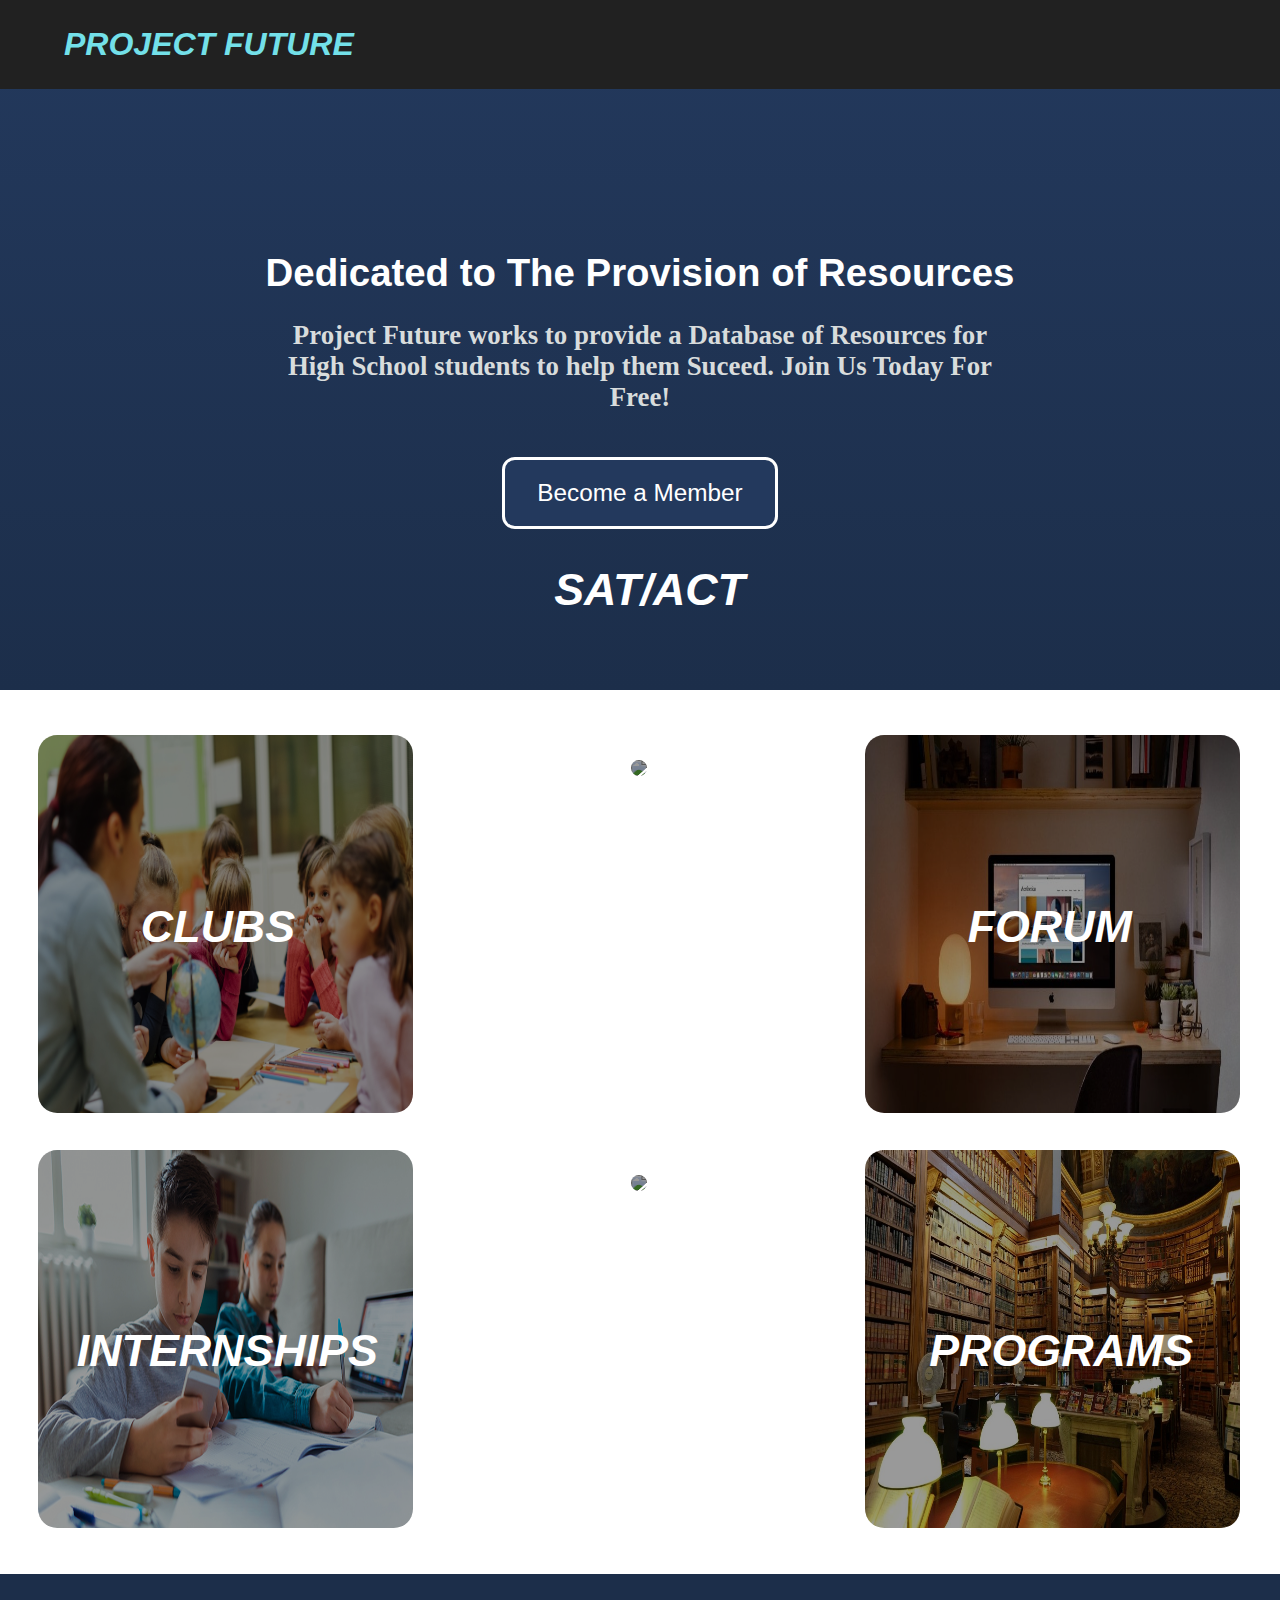
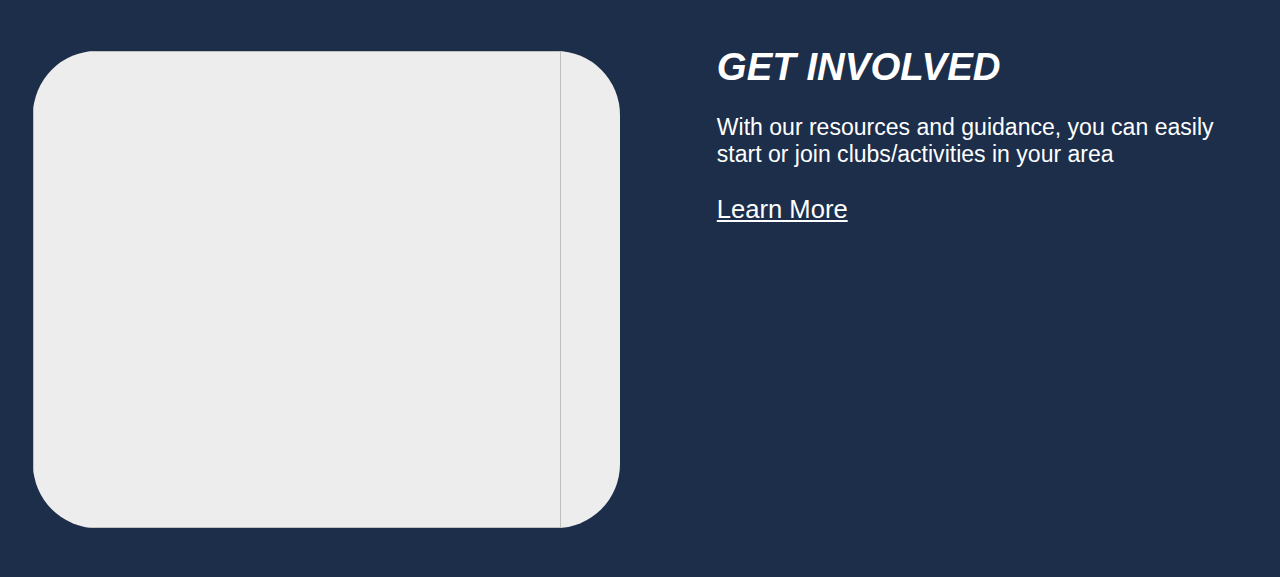
==== index.html @ 434cf183 "Update index.html" ====
<!DOCTYPE html>
<html>
  <head>
    <link rel="stylesheet" href="homeStyles.css">
      <title>FUTURE</title>
      <link rel="icon" href="S.PNG">
      <meta name="viewport" content="width=device-width, initial-scale=1.0">
  </head>

  <body>
    <div class=NavSector style='background-color: #212121'>
        <h1 id=ProjectFutureTitle style='background-color: #212121'><a style="text-decoration:none" href="Experience.html"><i>PROJECT FUTURE</i></a></h1>

    
    </div>


    <div class=SectorMain>
        <h1 id=DedicatedTitle>Dedicated to The Provision of Resources </h1>

        <h1 id=DedicatedParagraph>Project Future works to provide a Database of Resources for High School students to help them Suceed. Join Us Today For Free! </h1>
        <div>
          <button class=button type="button">Become a Member</button>
          </div>
    </div>


    <div class=Navsector1 style='background-color: white'>
      <div class="row">
        <div class="column">
          <img class="roundimage" src="picture1.jpg">
          <div class="textModes1"><i><b>CLUBS</b></i></div>
        </div>

        <div class="column">
          <img class="roundimage" src="picture2.jpg">
          <div class="textModes1"><i><b>SAT/ACT</b></i></div>
        </div>

        <div class="column">
          <img class="roundimage" src="picture5.jpg">
          <div class="textModes1"><i><b>FORUM</b></i></div>
        </div>
      </div>
    </div>

    <div class=Navsector2 style='background-color: white'>
      <div class="row">
        <div class="column">
        <img class="roundimage" src="picture3.jpg" >
        <div class="textModes2"><i><b>INTERNSHIPS</b></i></div>
        </div>

        <div class="column">
        <img class="roundimage" src="picture4.jpg" >
        <div class="textModes3"><i><b>COLLEGES</b></i></div>
        </div>

        <div class="column">
        <img class="roundimage" src="picture6.jpg" >
        <div class="textModes3"><i><b>PROGRAMS</b></i></div>
        </div>
      </div>
    </div>


    <div class=sectors style='background-color: #1c2e4a'>
        <div class=sector2 style='background-color: #1c2e4a'>
            <img class= interestingimages src="dedicated.svg" style='background-color: #ededed'  />
        </div>

        <div class=sector1 style='background-color: #1c2e4a'>
          <h1 class= headers style='background-color: #1c2e4a'><i>GET INVOLVED</i></h1>
          <p class= interestingtext style='background-color: #1c2e4a'> With our resources and guidance, you can easily start or join clubs/activities in your area</p>
          <p class= textlink style='background-color: #1c2e4a'>Learn More</p>
        </div>

        
    </div>




  </body>
</html>
---- homeStyles.css ----
html, body {
  margin: 0;
  height:100%;
  padding: 0;
  font-family: sans-serif;
  background-color: #73e0e9;

}

@viewport {
  width: device-width ;
  zoom: 1.0 ;
}


#title{
  color: white;
  font-size: 2.5vw;
  margin-right: 1vw;  
  font-family: Verdana, Geneva, sans-serif;
}

#ProjectFutureTitle{
  color: white;
  font-size: 2.5vw;
  left: 1vw;  
  font-family: Verdana, Geneva, sans-serif;

}

#PEACETitle{
  color: white;
  font-size: 1.9vw;
  font-family: Verdana, Geneva, sans-serif;
}


.logos{
  max-width:6%;
  height:auto;
}


.navL{
  margin-left: 0vw;
}



.navTrademark{
  color: black;
  font-size: 1.6vw;
  text-align: center;
}

.navScreen{
  margin-left: 3vw;
  display:block;
}

.NavSector{
  color: #212121;
  padding-top: 0.5vh;
  padding-bottom: 0.5vh;
  padding-right: 5vw;
  padding-left: 5vw;
  margin-left: 0vw;
  margin-right: 0vw;
  margin-top: 0vh;
  border-radius: 0vw;
  font-size:0;
  z-index:1; /*Add this*/
  overflow: hidden;
  position: fixed; /* Set the navbar to fixed position */
  top: 0; /* Position the navbar at the top of the page */
  width: 100%; /* Full width */
}

.SectorMain{
  background:linear-gradient(#23395d, #1c2e4a);
  padding-top: 25vh;
  padding-bottom: 15vh;
  padding-right: 10vh;
  padding-left: 10vh;
  margin-left: 0vw;
  margin-right: 0vw;
  margin-top: 0vh;
  margin-bottom: 0vh;
  border-radius: 0vw;
  text-align: center;
  font-size:0;
}

#DedicatedTitle{
  color: white;
  font-size: 3vw;
  left: 1vw;  
  font-family: Verdana, Geneva, sans-serif;

}

#DedicatedParagraph{
  color: #d8dcdc;
  font-size: 2.1vw;
  margin-left: 15vw;
  margin-right: 15vw;
  font-family: "Times New Roman", Times, serif;
}

.button {
  border: solid;
  border-color: white;
  color: white;
  padding: 1.5vw 2.5vw;
  text-align: center;
  text-decoration: none;
  display: inline-block;
  font-size: 1.9vw;
  margin: 2vw 1vh;
  cursor: pointer;
  border-radius: 1vw;
  background:#23395d;
}

.button:hover {
  border: solid;
  border-color: #09C269;
  color: white;
  padding: 1.5vw 2.5vw;
  text-align: center;
  text-decoration: none;
  display: inline-block;
  font-size: 1.9vw;
  margin: 2vw 1vh;
  cursor: pointer;
  border-radius: 1vw;
  background:#09C269;
}

.roundimage{
  border-radius:0vw;
  height:42vh;
  max-width:100%;
  border-color: white;
  border-style: solid;
  border-width: 0vw;
  border-radius: 1.5vw;
  filter: brightness(60%);
}

.roundimage:hover{
  border-radius:0vw;
  height:42vh;
  max-width:100%;
  border-color: white;
  border-style: solid;
  border-radius: 1.5vw;
  cursor: pointer;
  filter: brightness(42%);
}

.roundText{
  border-radius:0vw;
  height:42vh;
  max-width:100%;
  border-color: white;
  border-style: solid;
  border-width: 0vw;
}

.textModes1 {
  position: absolute;
  bottom: 19vh; 
  left: 8vw;
  cursor: pointer;
}

.textModes2 {
  position: absolute;
  bottom: 18vh;
  left: 3vw;
  cursor: pointer;
}

.textModes3 {
  position: absolute;
  bottom: 18vh;
  left: 5vw;
  cursor: pointer;
}


.column {
  float: left;
  width: 29.3%;
  margin-left: 3vw;
  padding: 0vw;
  position: relative;
  text-align: center;
  color: white;
  font-size: 3.5vw;
}
.row::after {
  content: "";
  clear: both;
  display: table;
}

.Navsector1{
  color: black;
  padding-top: 5vh;
  padding-bottom: 0vh;
  padding-right: 0vh;
  padding-left: 0vh;
  margin-left: 0vw;
  margin-right: 0vw;
  margin-top: 0vh;
  margin-bottom: 0vh;
  border-radius: 0vw;
}

.Navsector2{
  color: black;
  padding-top: 3vh;
  padding-bottom: 4vh;
  padding-right: 0vh;
  padding-left: 0vh;
  margin-left: 0vw;
  margin-right: 0vw;
  margin-top: 0vh;
  margin-bottom: 0vh;
  border-radius: 0vw;
}

.sectors{
  color: black;
  padding-top: 8vh;
  padding-bottom: 8vh;
  padding-right: 10vw;
  padding-left: 10vw;
  margin-left: 0vw;
  margin-right: 0vw;
  margin-top: 0vh;
  margin-bottom: 0vh;
  border-radius: 0vw;
}

.sectortext{
  color: black;
}

.sectorimages{
  color: white;
  max-width: 42%;
  height: auto;
  margin-left: 3vw;
}

.text{
  color: white;
  font-size: 1.5vw;
}

.headers{
  color: white;
  font-size: 3vw;
  align-self:center;
  padding-right: 3vw;
  padding-left: 5vw;
  display: block;
}


.sector1{
  color: white;
  float: left;
  width: 49%;
  height: 60vh;
  padding: 0vw;
  padding-top: 5vh;
  padding-bottom: 2vh;
  
}

.sector2{
  color: black;
  float: left;
  width: 51%;
  height: 60vh;
  padding-top: 5vh;
  padding-bottom: 2vh;
  display: flex;
  justify-content: center;
  align-items: center;
  }

.interestingtext{
  color: white;
  align-self:center;
  font-size: 1.8vw;
  padding-right: 0vw;
  padding-left: 5vw;
  display: block;
  margin-top: auto;
  margin-bottom: auto;
  width: 80%; 
}

.textlink{
  color: white;
  align-self:center;
  font-size: 2vw;
  padding-right: 0vw;
  padding-left: 5vw;
  display: block;
  margin-top: 3vh;
  margin-bottom: auto;
  width: 80%; 
  text-decoration: underline;
}

.interestingimages{
  color: white;
  width: 90%;
  height: 53vh;
  border-radius: 5vw;
}

.sectors{
  color: black;
  padding-top: 0vh;
  padding-bottom: 0vh;
  padding-right: 0vw;
  padding-left: 0vw;
  margin-left: 0vw;
  margin-right: 0vw;
  margin-top: 0vh;
  margin-bottom: 0vh;
  border-radius: 0vw;
}





p{
  color: white;
}

a{
  color: #73e0e9;
}






@media screen and (max-width: 800px) {
    {
      width: 100%; 
    }

    html, body {
    margin: 0;
    padding: 0;
    height:100%;
    padding: 0;
    font-family: sans-serif;
    background-color: #73e0e9;

  }


@viewport {
  width: device-width ;
  zoom: 1.0 ;
}


#title{
  color: white;
  font-size: 2.5vw;
  margin-right: 1vw;  
  font-family: Verdana, Geneva, sans-serif;
}

#ProjectFutureTitle{
  color: white;
  font-size: 3.5vw;
  left: 1vw;  
  font-family: Verdana, Geneva, sans-serif;

}

#PEACETitle{
  color: white;
  font-size: 1.9vw;
  font-family: Verdana, Geneva, sans-serif;
}


.logos{
  max-width:6%;
  height:auto;
}


.navL{
  margin-left: 0vw;
}



.navTrademark{
  color: black;
  font-size: 1.6vw;
  text-align: center;
}

.navScreen{
  margin-left: 3vw;
  display:block;
}

.NavSector{
  color: #212121;
  padding-top: 0.5vh;
  padding-bottom: 0.5vh;
  padding-right: 5vw;
  padding-left: 5vw;
  margin-left: 0vw;
  margin-right: 0vw;
  margin-top: 0vh;
  border-radius: 0vw;
  font-size:0;
  z-index:1; /*Add this*/
  overflow: hidden;
  position: fixed; /* Set the navbar to fixed position */
  top: 0; /* Position the navbar at the top of the page */
  width: 100%; /* Full width */
}

.SectorMain{
  background:linear-gradient(#23395d, #1c2e4a);
  padding-top: 10vh;
  padding-bottom: 5vh;
  padding-right: 10vh;
  padding-left: 10vh;
  margin-left: 0vw;
  margin-right: 0vw;
  margin-top: 0vh;
  margin-bottom: 0vh;
  border-radius: 0vw;
  text-align: center;
  font-size:0;
}

#DedicatedTitle{
  color: white;
  font-size: 5vw;
  font-family: Verdana, Geneva, sans-serif;

}

#DedicatedParagraph{
  color: #d8dcdc;
  font-size: 3.9vw;
  margin-left: 0vw;
  margin-right: 0vw;
  font-family: "Times New Roman", Times, serif;
}

.button {
  border: solid;
  border-color: white;
  color: white;
  padding: 3vw 4.5vw;
  text-align: center;
  text-decoration: none;
  display: inline-block;
  font-size: 3vw;
  margin: 2vw 1vh;
  cursor: pointer;
  border-radius: 1vw;
  background:#23395d;
}

.button:hover {
  border: solid;
  border-color: #09C269;
  color: white;
  padding: 3vw 4.5vw;
  text-align: center;
  text-decoration: none;
  display: inline-block;
  font-size: 3vw;
  margin: 2vw 1vh;
  cursor: pointer;
  border-radius: 1vw;
  background:#09C269;
}

.roundimage{
  border-radius:0vw;
  height:15vh;
  max-width:100%;
  border-color: white;
  border-style: solid;
  border-width: 0vw;
  border-radius: 1.5vw;
  filter: brightness(60%);
}

.roundimage:hover{
  border-radius:0vw;
  height:42vh;
  max-width:100%;
  border-color: white;
  border-style: solid;
  border-radius: 1.5vw;
  cursor: pointer;
  filter: brightness(42%);
}

.roundText{
  border-radius:0vw;
  height:42vh;
  max-width:100%;
  border-color: white;
  border-style: solid;
  border-width: 0vw;
}

.textModes1 {
  position: absolute;
  bottom: 7vh; 
  left: 8vw;
  cursor: pointer;
}

.textModes2 {
  position: absolute;
  bottom: 7vh;
  left: 3vw;
  cursor: pointer;
}

.textModes3 {
  position: absolute;
  bottom: 7vh;
  left: 5vw;
  cursor: pointer;
}


.column {
  float: left;
  width: 29.3%;
  margin-left: 3vw;
  padding: 0vw;
  position: relative;
  text-align: center;
  color: white;
  font-size: 3.5vw;
}
.row::after {
  content: "";
  clear: both;
  display: table;
}

.Navsector1{
  color: black;
  padding-top: 5vh;
  padding-bottom: 0vh;
  padding-right: 0vh;
  padding-left: 0vh;
  margin-left: 0vw;
  margin-right: 0vw;
  margin-top: 0vh;
  margin-bottom: 0vh;
  border-radius: 0vw;
}

.Navsector2{
  color: black;
  padding-top: 3vh;
  padding-bottom: 4vh;
  padding-right: 0vh;
  padding-left: 0vh;
  margin-left: 0vw;
  margin-right: 0vw;
  margin-top: 0vh;
  margin-bottom: 0vh;
  border-radius: 0vw;
}

.sectors{
  color: black;
  padding-top: 8vh;
  padding-bottom: 8vh;
  padding-right: 10vw;
  padding-left: 10vw;
  margin-left: 0vw;
  margin-right: 0vw;
  margin-top: 0vh;
  margin-bottom: 0vh;
  border-radius: 0vw;
}

.sectortext{
  color: black;
}

.sectorimages{
  color: white;
  max-width: 42%;
  height: auto;
  margin-left: 3vw;
}

.text{
  color: white;
  font-size: 1.5vw;
}

.headers{
  color: white;
  font-size: 4vw;
  align-self:center;
  padding-right: 0vw;
  padding-left: 5vw;
  display: block;
}


.sector1{
  color: white;
  float: left;
  width: 45%;
  height: 23vh;
  padding: 0vw;
  padding-top: 5vh;
  padding-bottom: 2vh;
  
}

.sector2{
  color: black;
  float: left;
  width: 55%;
  height: 23vh;
  padding-top: 5vh;
  padding-bottom: 2vh;
  display: flex;
  justify-content: center;
  align-items: center;
  }

.interestingtext{
  color: white;
  align-self:center;
  font-size: 3vw;
  padding-right: 0vw;
  padding-left: 5vw;
  display: block;
  margin-top: auto;
  margin-bottom: auto;
  width: 80%; 
}

.textlink{
  color: white;
  align-self:center;
  font-size: 3.5vw;
  padding-right: 0vw;
  padding-left: 5vw;
  display: block;
  margin-top: 3vh;
  margin-bottom: auto;
  width: 80%; 
  text-decoration: underline;
}

.interestingimages{
  color: white;
  width: 85%;
  height: 15vh;
  border-radius: 5vw;
}

.sectors{
  color: black;
  padding-top: 0vh;
  padding-bottom: 0vh;
  padding-right: 0vw;
  padding-left: 0vw;
  margin-left: 0vw;
  margin-right: 0vw;
  margin-top: 0vh;
  margin-bottom: 0vh;
  border-radius: 0vw;
}





p{
  color: white;
}

a{
  color: #73e0e9;
}
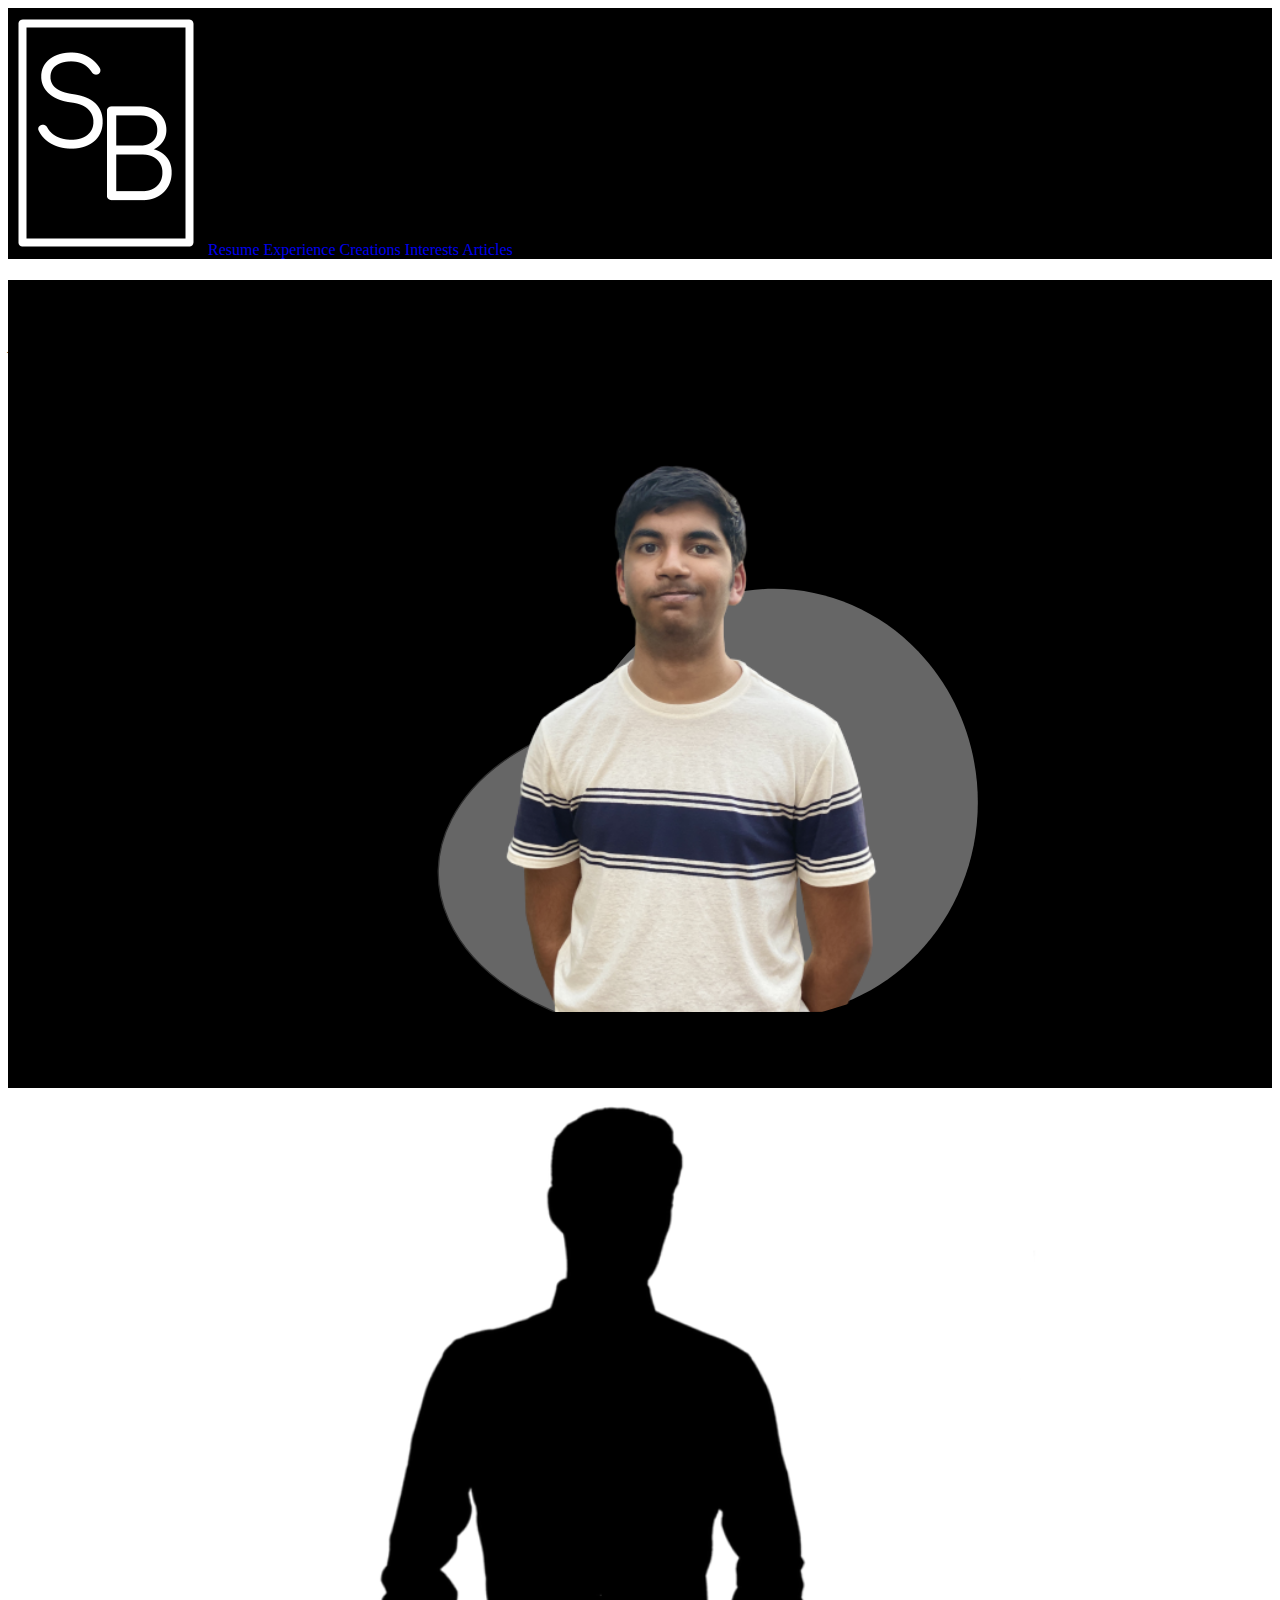
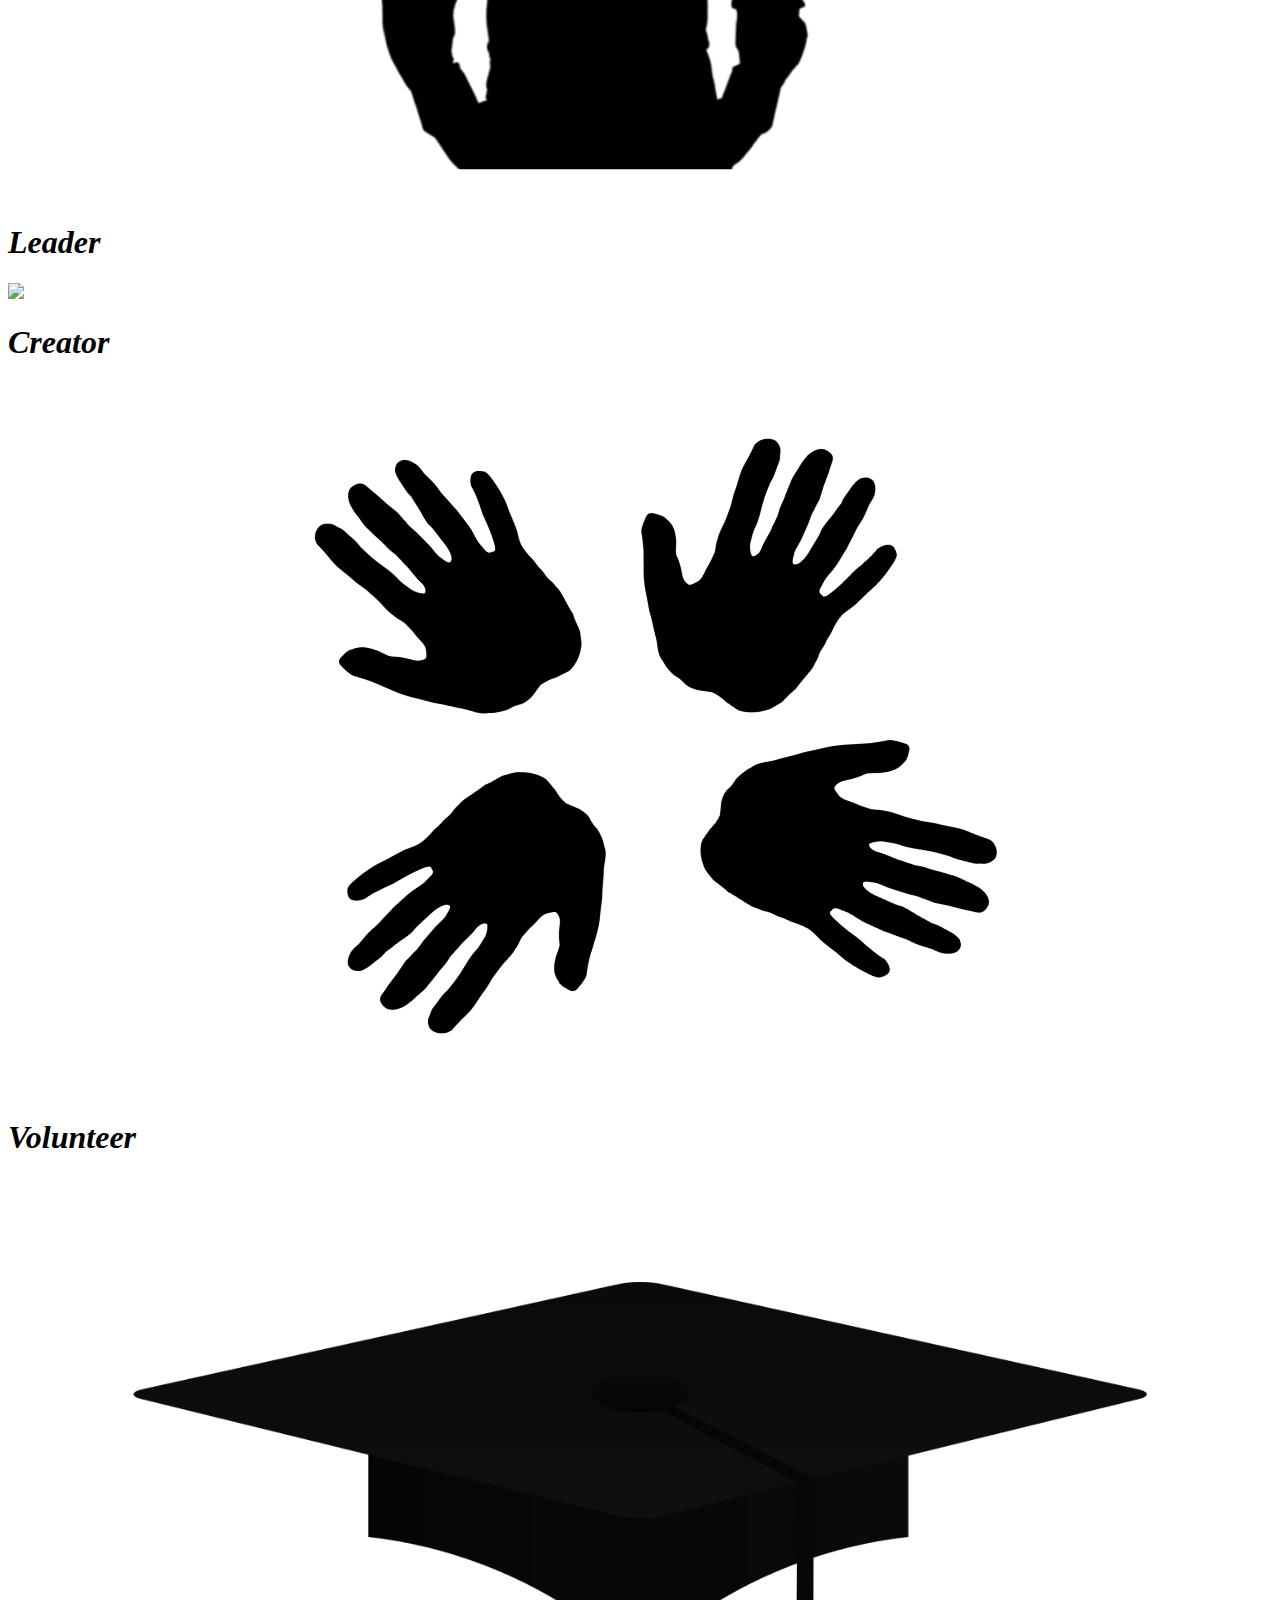
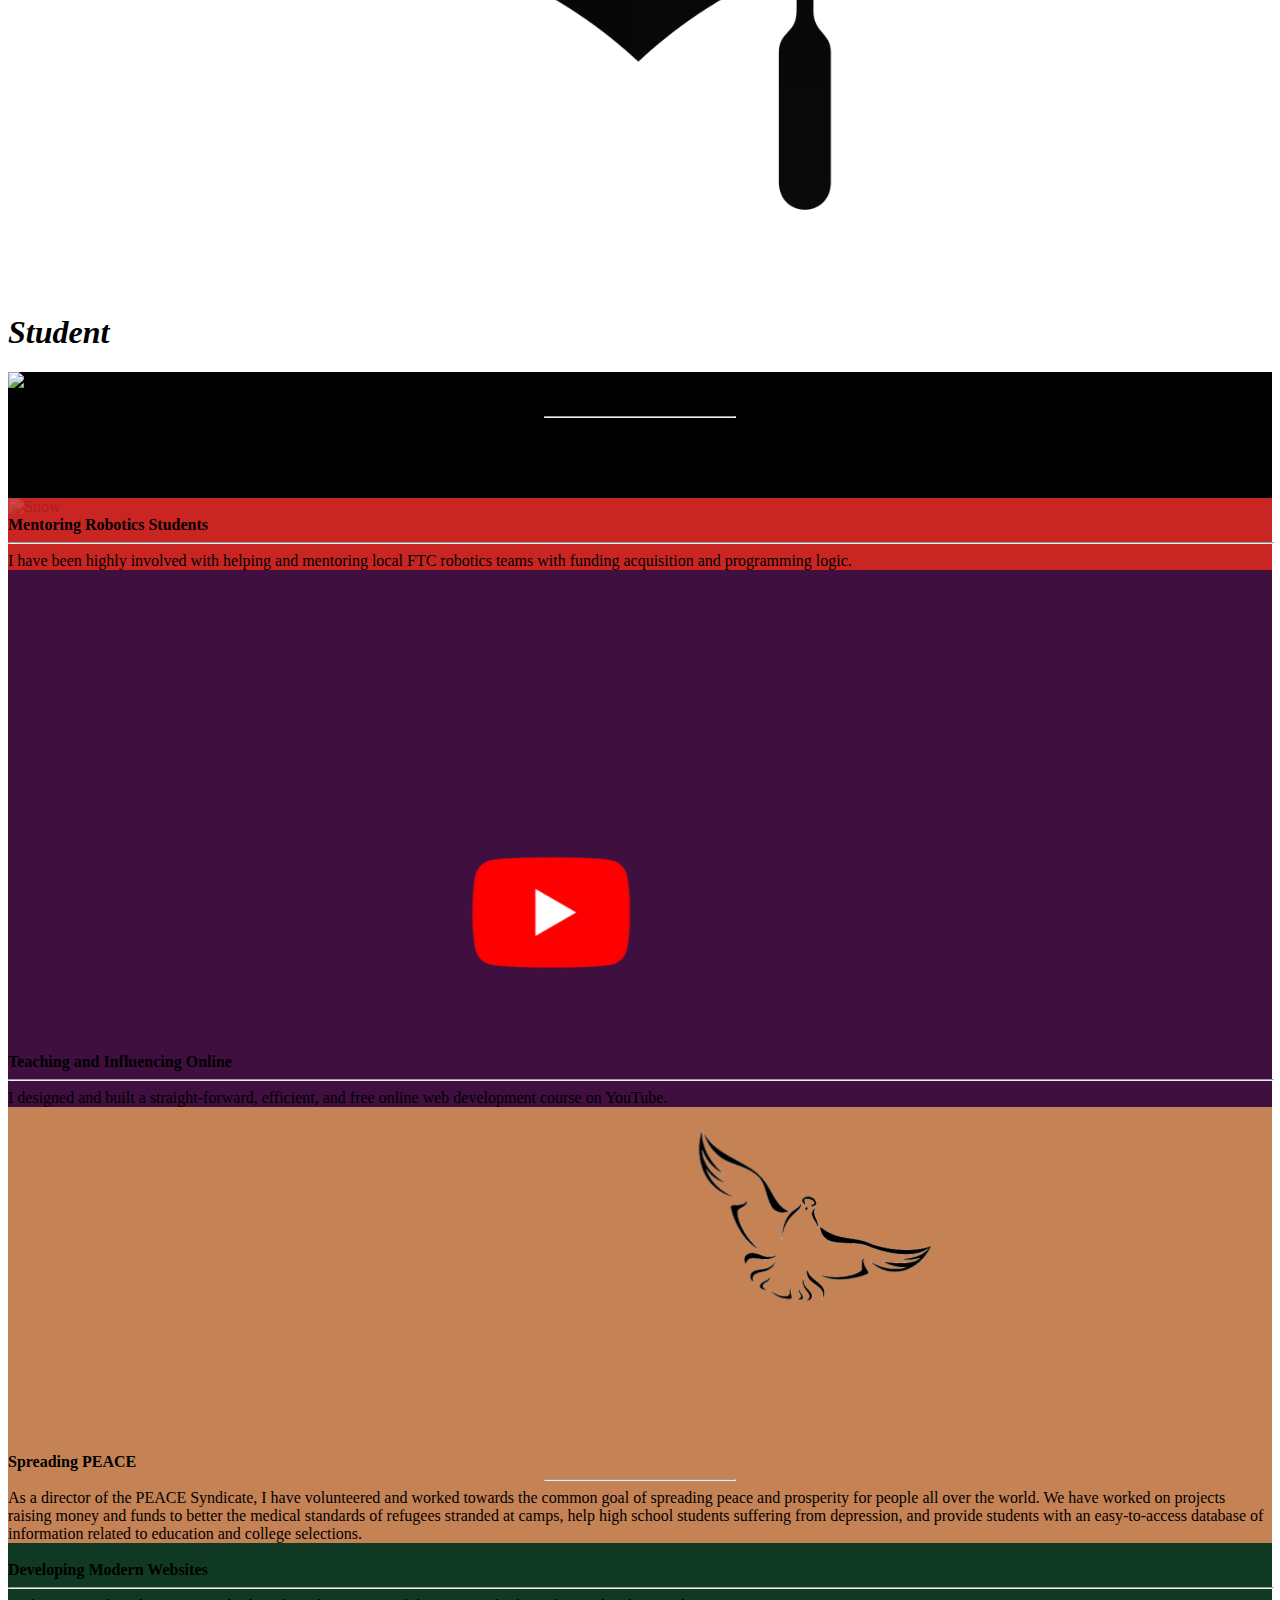
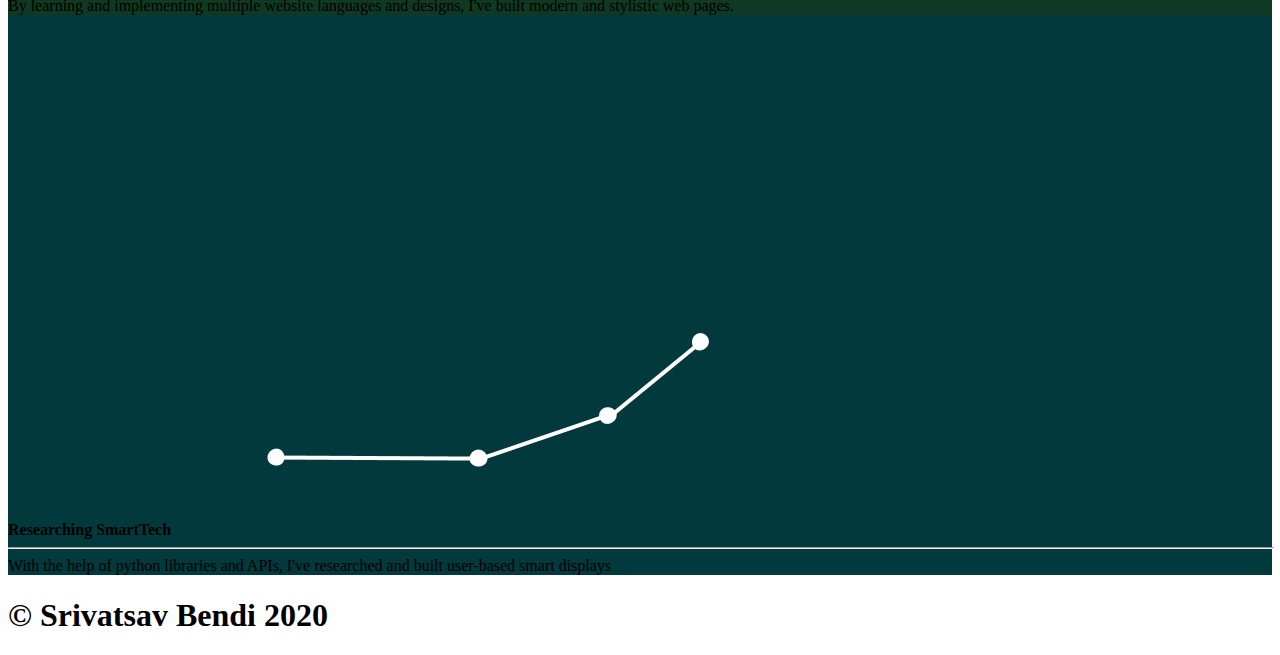
==== commit e8501fd1: "Update index.html" ====
--- a/index.html
+++ b/index.html
@@ -1,85 +1,152 @@
 <!DOCTYPE html>
 <html>
-  <head>
-    <link rel="stylesheet" href="homeStyles.css">
-      <title>FUTURE</title>
-      <link rel="icon" href="S.PNG">
-      <meta name="viewport" content="width=device-width, initial-scale=1.0">
-  </head>
+<head>
+    <link rel="stylesheet" href="homeStyles1.css">
+    <title>Srivatsav Bendi</title>
+    <link rel="icon" href="s.PNG">
+    <meta name="viewport" content="width=device-width, initial-scale=1.0">
+</head>
+<body>
+    <div class=sector style='background-color: #000000'>
+        
+        <span class="navL"><a href="https://www.linkedin.com/in/srivatsav-bendi-ab99a5193/"><img class=logoimages src="sb1.png" ></a></span>
+        <span class=nav9 style='background-color: #000000'><a style="text-decoration:none" href="Experience.html">Resume </a></span>
+        <span class=nav9 style='background-color: #000000'><a style="text-decoration:none" href="Experience.html">Experience </a></span>
+        <span class=nav9 style='background-color: #000000'><a style="text-decoration:none" href="Creations.html">Creations</a></span>
+        <span class=nav9 style='background-color: #000000'><a style="text-decoration:none" href="Interests.html"> Interests</a></span>
+        <span class=nav9 style='background-color: #000000'><a style="text-decoration:none" href="Articles.html">Articles</a></span>
 
-  <body>
-    <div class=NavSector style='background-color: #212121'>
-        <h1 id=ProjectFutureTitle style='background-color: #212121'><a style="text-decoration:none" href="Experience.html"><i>PROJECT FUTURE</i></a></h1>
+        <!-- 
 
-    
+        <span class="navL"><a href="https://www.instagram.com/srivatsavbendi/"><img src="instagram.png" ></a></span>
+
+        <span class="navL"><a href="https://twitter.com/SrivatsavBendi"><img src="twitterLogo.png" ></a></span>
+    -->
     </div>
 
+    <div class=sectors style='background-color: #000000'>
+        <div class=sector1 style='background-color: #000000'>
+          <h1 class= headers style='background-color: #000000'><i>Srivatsav Bendi</i></h1>
+          <p class= sectortext style='background-color: #000000'><i>Aspiring Computer Scientist and Entrepeneur</i></p>
+        </div>
 
-    <div class=SectorMain>
-        <h1 id=DedicatedTitle>Dedicated to The Provision of Resources </h1>
+        <div class=sector2 style='background-color: #000000'>
+            <img class= sectorimages src="srivatsavspace.svg" style='background-color: #ededed'  />
 
-        <h1 id=DedicatedParagraph>Project Future works to provide a Database of Resources for High School students to help them Suceed. Join Us Today For Free! </h1>
-        <div>
-          <button class=button type="button">Become a Member</button>
-          </div>
+        </div>
     </div>
 
+    <div class=skillsbar style='background-color: #FFFFFF'>
+        <div class=skills style='background-color: #FFFFFF'>
+            <img class= skillpic src="leader.svg" style='background-color: #FFFFFF'  />
+            <h1 class= skillname style='background-color: #FFFFFF'><i>Leader</i></h1>
+        </div>
+        <div class=skills style='background-color: #FFFFFF'>
+            <img class= skillpic src="creator.svg" style='background-color: #FFFFFF'  />
+            <h1 class= skillname style='background-color: #FFFFFF'><i>Creator</i></h1>
+        </div>
+        <div class=skills style='background-color: #FFFFFF'>
+            <img class= skillpic src="volunteer.svg" style='background-color: #FFFFFF'  />
+            <h1 class= skillname style='background-color: #FFFFFF'><i>Volunteer</i></h1>
+        </div>
+        <div class=skills style='background-color: #FFFFFF'>
+            <img class= skillpic src="student.svg" style='background-color: #FFFFFF'  />
+            <h1 class= skillname2 style='background-color: #FFFFFF'><i>Student</i></h1>
+        </div>
+    </div>
 
-    <div class=Navsector1 style='background-color: white'>
-      <div class="row">
-        <div class="column">
-          <img class="roundimage" src="picture1.jpg">
-          <div class="textModes1"><i><b>CLUBS</b></i></div>
+    <!--
+    <div class=sectorinfo style='background-color: #FFFFFF'>
+        <img class= infoimages src="michigan.jpg" style='background-color: #ededed'  />
+        <h1 class=centered >Who Am I?</h1>
+        <hr class=centered >
+        <p class=centered >haijsiakns</p>
+    </div>
+-->
+    <div class="container" style='background-color: #000000'>
+        <img class=infoimages src="michigan.jpg" alt="Snow">
+
+        <div class="centerheader"><strong>Who Am I?</strong></div>
+
+        <div class="centerline"><hr style="width:15%;text-align:center;"></div>
+
+        <div class="centertext">As a sophmore attending Troy High School, I've been dedicated to giving back to the community that has given me so much. During my time growing up in the Troy community, I have been highly involved in many clubs/activities: TSA, Economics, FIRST robotics, The Troy Colt Marching Band, and Science Olympiad. I have also fueled my passion for computer science with many innovative programming projects. This is a digital portfolio of my life and what I've been able to achieve so far. After viewing this website, you will hopefully have a better understanding of me as an individual.</div>
+    </div>
+
+    <div class=sectors2 style='background-color: #000000'>
+        <div class=sector3 style='background-color: #c92522'>
+            <div class="container1">
+                <img class=infoimages src="ftc.jpg" alt="Snow" style="opacity: 15%">
+
+                <div class="activeheader"><strong>Mentoring Robotics Students</strong></div>
+
+                <div class="activeline"><hr style="width:100%;"></div>
+
+                <div class="activetext"> I have been highly involved with helping and mentoring local FTC robotics teams with funding acquisition and programming logic.</div>
+            </div>
         </div>
 
-        <div class="column">
-          <img class="roundimage" src="picture2.jpg">
-          <div class="textModes1"><i><b>SAT/ACT</b></i></div>
+        <div class=sector4 style='background-color: #3f0f3fff'>
+            <div class="container1">
+                <img class=infoimages src="youtube.png" alt="Snow" style="opacity: 100%">
+
+                <div class="activeheader"><strong>Teaching and Influencing Online</strong></div>
+
+                <div class="activeline"><hr style="width:100%;"></div>
+
+                <div class="activetext"> I designed and built a straight-forward, efficient, and free online web development course on YouTube. </div>
+            </div>
         </div>
-
-        <div class="column">
-          <img class="roundimage" src="picture5.jpg">
-          <div class="textModes1"><i><b>FORUM</b></i></div>
-        </div>
-      </div>
-    </div>
-
-    <div class=Navsector2 style='background-color: white'>
-      <div class="row">
-        <div class="column">
-        <img class="roundimage" src="picture3.jpg" >
-        <div class="textModes2"><i><b>INTERNSHIPS</b></i></div>
-        </div>
-
-        <div class="column">
-        <img class="roundimage" src="picture4.jpg" >
-        <div class="textModes3"><i><b>COLLEGES</b></i></div>
-        </div>
-
-        <div class="column">
-        <img class="roundimage" src="picture6.jpg" >
-        <div class="textModes3"><i><b>PROGRAMS</b></i></div>
-        </div>
-      </div>
-    </div>
-
-
-    <div class=sectors style='background-color: #1c2e4a'>
-        <div class=sector2 style='background-color: #1c2e4a'>
-            <img class= interestingimages src="dedicated.svg" style='background-color: #ededed'  />
-        </div>
-
-        <div class=sector1 style='background-color: #1c2e4a'>
-          <h1 class= headers style='background-color: #1c2e4a'><i>GET INVOLVED</i></h1>
-          <p class= interestingtext style='background-color: #1c2e4a'> With our resources and guidance, you can easily start or join clubs/activities in your area</p>
-          <p class= textlink style='background-color: #1c2e4a'>Learn More</p>
-        </div>
-
-        
     </div>
 
 
 
 
-  </body>
+
+    <div class="container" style='background-color: #c58255ff'>
+        <img class=infoimages src="peace.png" alt="Snow">
+
+        <div class="centerheader2"><strong>Spreading PEACE</strong></div>
+
+        <div class="centerline2"><hr style="width:15%;text-align:center;"></div>
+
+        <div class="centertext2">As a director of the PEACE Syndicate, I have volunteered and worked towards the common goal of spreading peace and prosperity for people all over the world. We have worked on projects raising money and funds to better the medical standards of refugees stranded at camps, help high school students suffering from depression, and provide students with an easy-to-access database of information related to education and college selections. </div>
+    </div>
+
+
+
+
+
+    <div class=sectors2 style='background-color: #000000'>
+        <div class=sector3 style='background-color: #0f3923'>
+            <div class="container1">
+                <img class=infoimages src="ftc.jpg" alt="Snow" style="opacity: 0%">
+
+                <div class="activeheader"><strong>Developing Modern Websites</strong></div>
+
+                <div class="activeline"><hr style="width:100%;"></div>
+
+                <div class="activetext">By learning and implementing multiple website languages and designs, I've built modern and stylistic web pages.</div>
+            </div>
+        </div>
+
+        <div class=sector4 style='background-color: #01393cff'>
+            <div class="container1">
+                <img class=infoimages src="smartech.png" alt="Snow" style="opacity: 100%">
+
+                <div class="activeheader"><strong>Researching SmartTech</strong></div>
+
+                <div class="activeline"><hr style="width:100%;"></div>
+
+                <div class="activetext"> With the help of python libraries and APIs, I've researched and built user-based smart displays</div>
+            </div>
+        </div>
+    </div>
+
+    <div class=sectorTrademark style="background-color: #FFFFFF">
+        <h1 class=trademarkText style="background-color: #FFFFFF"><strong>© Srivatsav Bendi 2020</strong></h1>
+    </div>
+
+</body>
 </html>
+
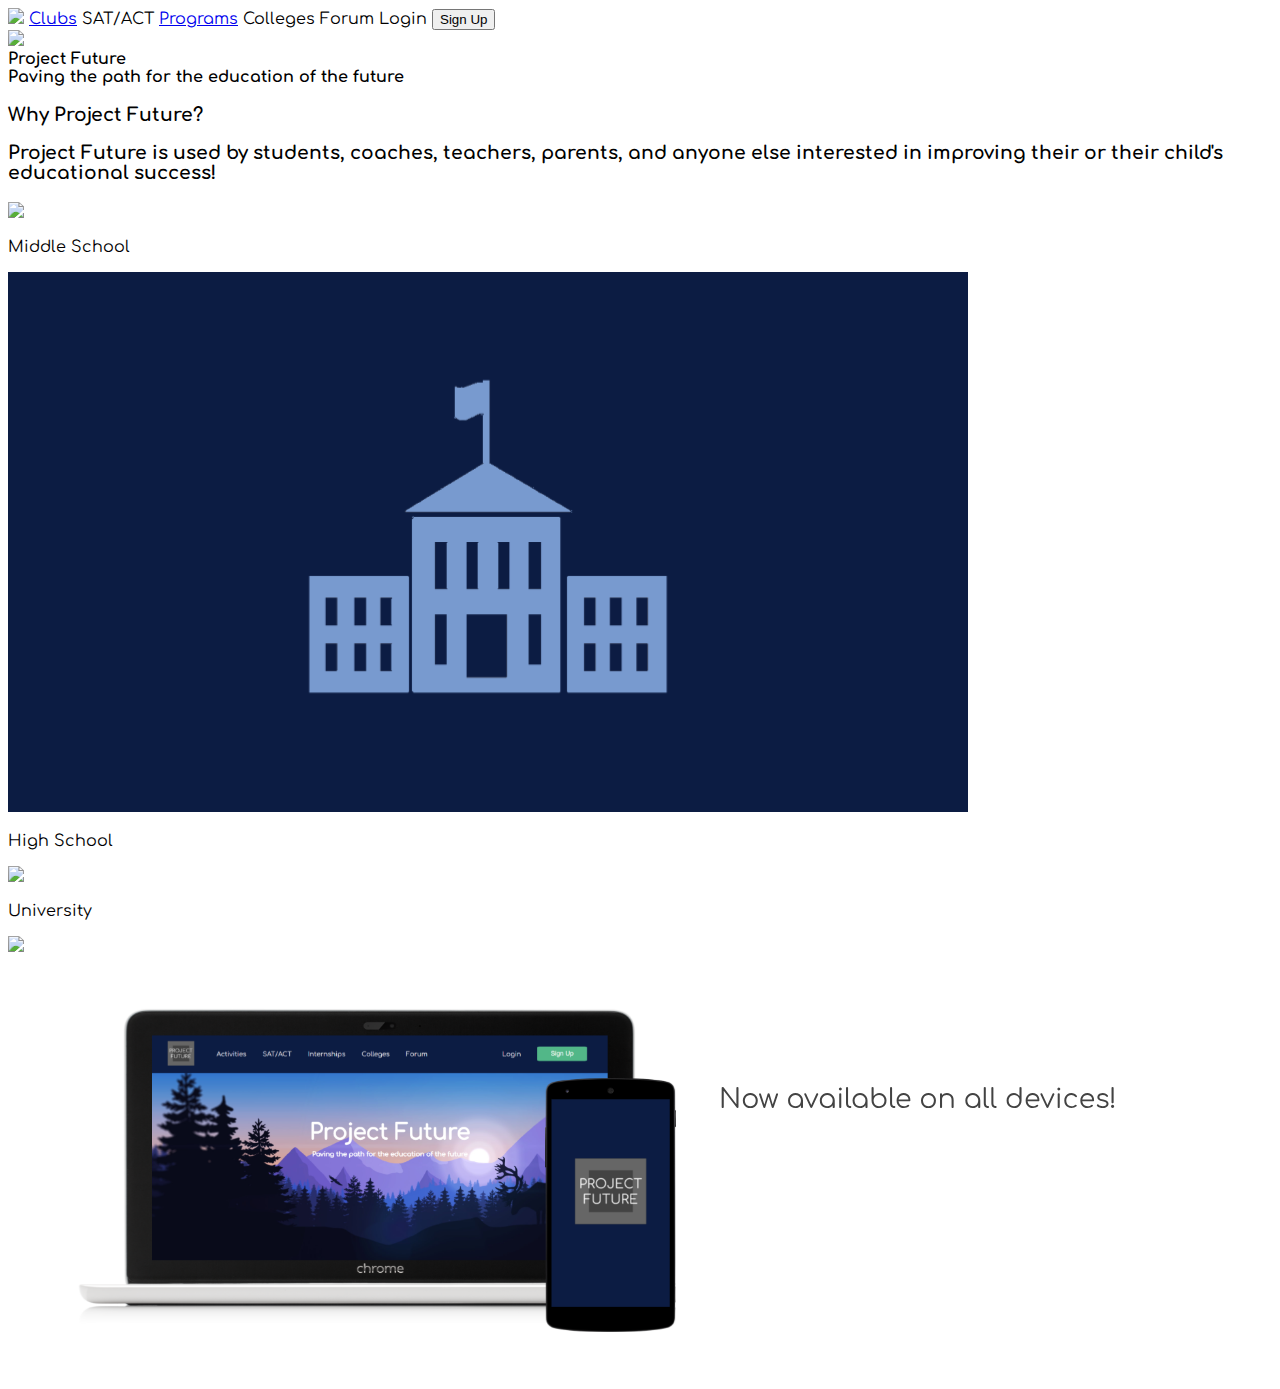
==== commit 0a837cac: "Update index.html" ====
--- a/index.html
+++ b/index.html
@@ -1,152 +1,80 @@
 <!DOCTYPE html>
 <html>
-<head>
-    <link rel="stylesheet" href="homeStyles1.css">
-    <title>Srivatsav Bendi</title>
-    <link rel="icon" href="s.PNG">
-    <meta name="viewport" content="width=device-width, initial-scale=1.0">
-</head>
-<body>
-    <div class=sector style='background-color: #000000'>
-        
-        <span class="navL"><a href="https://www.linkedin.com/in/srivatsav-bendi-ab99a5193/"><img class=logoimages src="sb1.png" ></a></span>
-        <span class=nav9 style='background-color: #000000'><a style="text-decoration:none" href="Experience.html">Resume </a></span>
-        <span class=nav9 style='background-color: #000000'><a style="text-decoration:none" href="Experience.html">Experience </a></span>
-        <span class=nav9 style='background-color: #000000'><a style="text-decoration:none" href="Creations.html">Creations</a></span>
-        <span class=nav9 style='background-color: #000000'><a style="text-decoration:none" href="Interests.html"> Interests</a></span>
-        <span class=nav9 style='background-color: #000000'><a style="text-decoration:none" href="Articles.html">Articles</a></span>
+	<head>
+      <title></title>
+      <link rel="stylesheet" href="Styles1.css">
+      <link rel="stylesheet" href="https://fonts.googleapis.com/css?family=Comfortaa">
+	</head>
 
-        <!-- 
+	<style>
+		body {
+  			font-family: "comfortaa";
+		}
+	</style>
+	<body>
 
-        <span class="navL"><a href="https://www.instagram.com/srivatsavbendi/"><img src="instagram.png" ></a></span>
+		<div id=navbar>	
+			<a href="index.html"><span class=title><img id=logo src="logo1.png"></span></a>
+			<a href="clubs.html"><span class=title>Clubs</span></a>
+			<span class=title>SAT/ACT</span>
+			<a href="programs.html"><span class=title>Programs</span></a>
+			<span class=title>Colleges</span>
+			<span class=title1>Forum</span>
+			<span id=login>Login</span>
+			<button id="signup">Sign Up</button>
 
-        <span class="navL"><a href="https://twitter.com/SrivatsavBendi"><img src="twitterLogo.png" ></a></span>
-    -->
-    </div>
+		</div>
 
-    <div class=sectors style='background-color: #000000'>
-        <div class=sector1 style='background-color: #000000'>
-          <h1 class= headers style='background-color: #000000'><i>Srivatsav Bendi</i></h1>
-          <p class= sectortext style='background-color: #000000'><i>Aspiring Computer Scientist and Entrepeneur</i></p>
-        </div>
+		<div id=mainDiv1>
+			<div class="container">
+				<img class=mainimage src="mountain.png">
+                <div class="activeheader"><strong>Project Future</strong></div>
+                <div class="activetext"><strong>Paving the path for the education of the future</strong></div>
+            </div>
+		</div>
 
-        <div class=sector2 style='background-color: #000000'>
-            <img class= sectorimages src="srivatsavspace.svg" style='background-color: #ededed'  />
 
-        </div>
-    </div>
+		<div id=iconDiv>
+			<h3 id=icontitle>Why Project Future?</h3>
+			<h3 id=icondescription>Project Future is used by students, coaches, teachers, parents, and anyone else interested in improving their or their child's educational success!</h3>
+		</div>
 
-    <div class=skillsbar style='background-color: #FFFFFF'>
-        <div class=skills style='background-color: #FFFFFF'>
-            <img class= skillpic src="leader.svg" style='background-color: #FFFFFF'  />
-            <h1 class= skillname style='background-color: #FFFFFF'><i>Leader</i></h1>
-        </div>
-        <div class=skills style='background-color: #FFFFFF'>
-            <img class= skillpic src="creator.svg" style='background-color: #FFFFFF'  />
-            <h1 class= skillname style='background-color: #FFFFFF'><i>Creator</i></h1>
-        </div>
-        <div class=skills style='background-color: #FFFFFF'>
-            <img class= skillpic src="volunteer.svg" style='background-color: #FFFFFF'  />
-            <h1 class= skillname style='background-color: #FFFFFF'><i>Volunteer</i></h1>
-        </div>
-        <div class=skills style='background-color: #FFFFFF'>
-            <img class= skillpic src="student.svg" style='background-color: #FFFFFF'  />
-            <h1 class= skillname2 style='background-color: #FFFFFF'><i>Student</i></h1>
-        </div>
-    </div>
+		<div id=iconsDiv>
+			<div class=icons>
+				<img class=iconimages src="middleschoolmodern.png">
+				<p class=icontext >Middle School</p>
+			</div>
 
-    <!--
-    <div class=sectorinfo style='background-color: #FFFFFF'>
-        <img class= infoimages src="michigan.jpg" style='background-color: #ededed'  />
-        <h1 class=centered >Who Am I?</h1>
-        <hr class=centered >
-        <p class=centered >haijsiakns</p>
-    </div>
+			<div class=icons>
+				<img class=iconimages src="highschoolmodern.png">
+				<p class=icontext >High School</p>
+			</div>
+
+			<div class=icons>
+				<img class=iconimages src="universitymodern.png">
+				<p class=icontext >University</p>
+			</div>
+		</div>
+<!--
+		<div class=platformDiv>
+			<h3 id=platformtitle>More Than A Platform</h3>
+			<h3 id=platformdescription>Project Future is more than just a platform. Its a community. Connect and leanr from people all over the world</h3>
+			
+		</div>
+		-->
+
+		<img src="connect.svg">
+		<img src="devices.svg">
+
+			
+
+
+<!--
+			<h3 id=icontitle>Now available on all devices!</h3>
 -->
-    <div class="container" style='background-color: #000000'>
-        <img class=infoimages src="michigan.jpg" alt="Snow">
-
-        <div class="centerheader"><strong>Who Am I?</strong></div>
-
-        <div class="centerline"><hr style="width:15%;text-align:center;"></div>
-
-        <div class="centertext">As a sophmore attending Troy High School, I've been dedicated to giving back to the community that has given me so much. During my time growing up in the Troy community, I have been highly involved in many clubs/activities: TSA, Economics, FIRST robotics, The Troy Colt Marching Band, and Science Olympiad. I have also fueled my passion for computer science with many innovative programming projects. This is a digital portfolio of my life and what I've been able to achieve so far. After viewing this website, you will hopefully have a better understanding of me as an individual.</div>
-    </div>
-
-    <div class=sectors2 style='background-color: #000000'>
-        <div class=sector3 style='background-color: #c92522'>
-            <div class="container1">
-                <img class=infoimages src="ftc.jpg" alt="Snow" style="opacity: 15%">
-
-                <div class="activeheader"><strong>Mentoring Robotics Students</strong></div>
-
-                <div class="activeline"><hr style="width:100%;"></div>
-
-                <div class="activetext"> I have been highly involved with helping and mentoring local FTC robotics teams with funding acquisition and programming logic.</div>
-            </div>
-        </div>
-
-        <div class=sector4 style='background-color: #3f0f3fff'>
-            <div class="container1">
-                <img class=infoimages src="youtube.png" alt="Snow" style="opacity: 100%">
-
-                <div class="activeheader"><strong>Teaching and Influencing Online</strong></div>
-
-                <div class="activeline"><hr style="width:100%;"></div>
-
-                <div class="activetext"> I designed and built a straight-forward, efficient, and free online web development course on YouTube. </div>
-            </div>
-        </div>
-    </div>
 
 
 
+	</body>
 
-
-    <div class="container" style='background-color: #c58255ff'>
-        <img class=infoimages src="peace.png" alt="Snow">
-
-        <div class="centerheader2"><strong>Spreading PEACE</strong></div>
-
-        <div class="centerline2"><hr style="width:15%;text-align:center;"></div>
-
-        <div class="centertext2">As a director of the PEACE Syndicate, I have volunteered and worked towards the common goal of spreading peace and prosperity for people all over the world. We have worked on projects raising money and funds to better the medical standards of refugees stranded at camps, help high school students suffering from depression, and provide students with an easy-to-access database of information related to education and college selections. </div>
-    </div>
-
-
-
-
-
-    <div class=sectors2 style='background-color: #000000'>
-        <div class=sector3 style='background-color: #0f3923'>
-            <div class="container1">
-                <img class=infoimages src="ftc.jpg" alt="Snow" style="opacity: 0%">
-
-                <div class="activeheader"><strong>Developing Modern Websites</strong></div>
-
-                <div class="activeline"><hr style="width:100%;"></div>
-
-                <div class="activetext">By learning and implementing multiple website languages and designs, I've built modern and stylistic web pages.</div>
-            </div>
-        </div>
-
-        <div class=sector4 style='background-color: #01393cff'>
-            <div class="container1">
-                <img class=infoimages src="smartech.png" alt="Snow" style="opacity: 100%">
-
-                <div class="activeheader"><strong>Researching SmartTech</strong></div>
-
-                <div class="activeline"><hr style="width:100%;"></div>
-
-                <div class="activetext"> With the help of python libraries and APIs, I've researched and built user-based smart displays</div>
-            </div>
-        </div>
-    </div>
-
-    <div class=sectorTrademark style="background-color: #FFFFFF">
-        <h1 class=trademarkText style="background-color: #FFFFFF"><strong>© Srivatsav Bendi 2020</strong></h1>
-    </div>
-
-</body>
-</html>
-
+</html>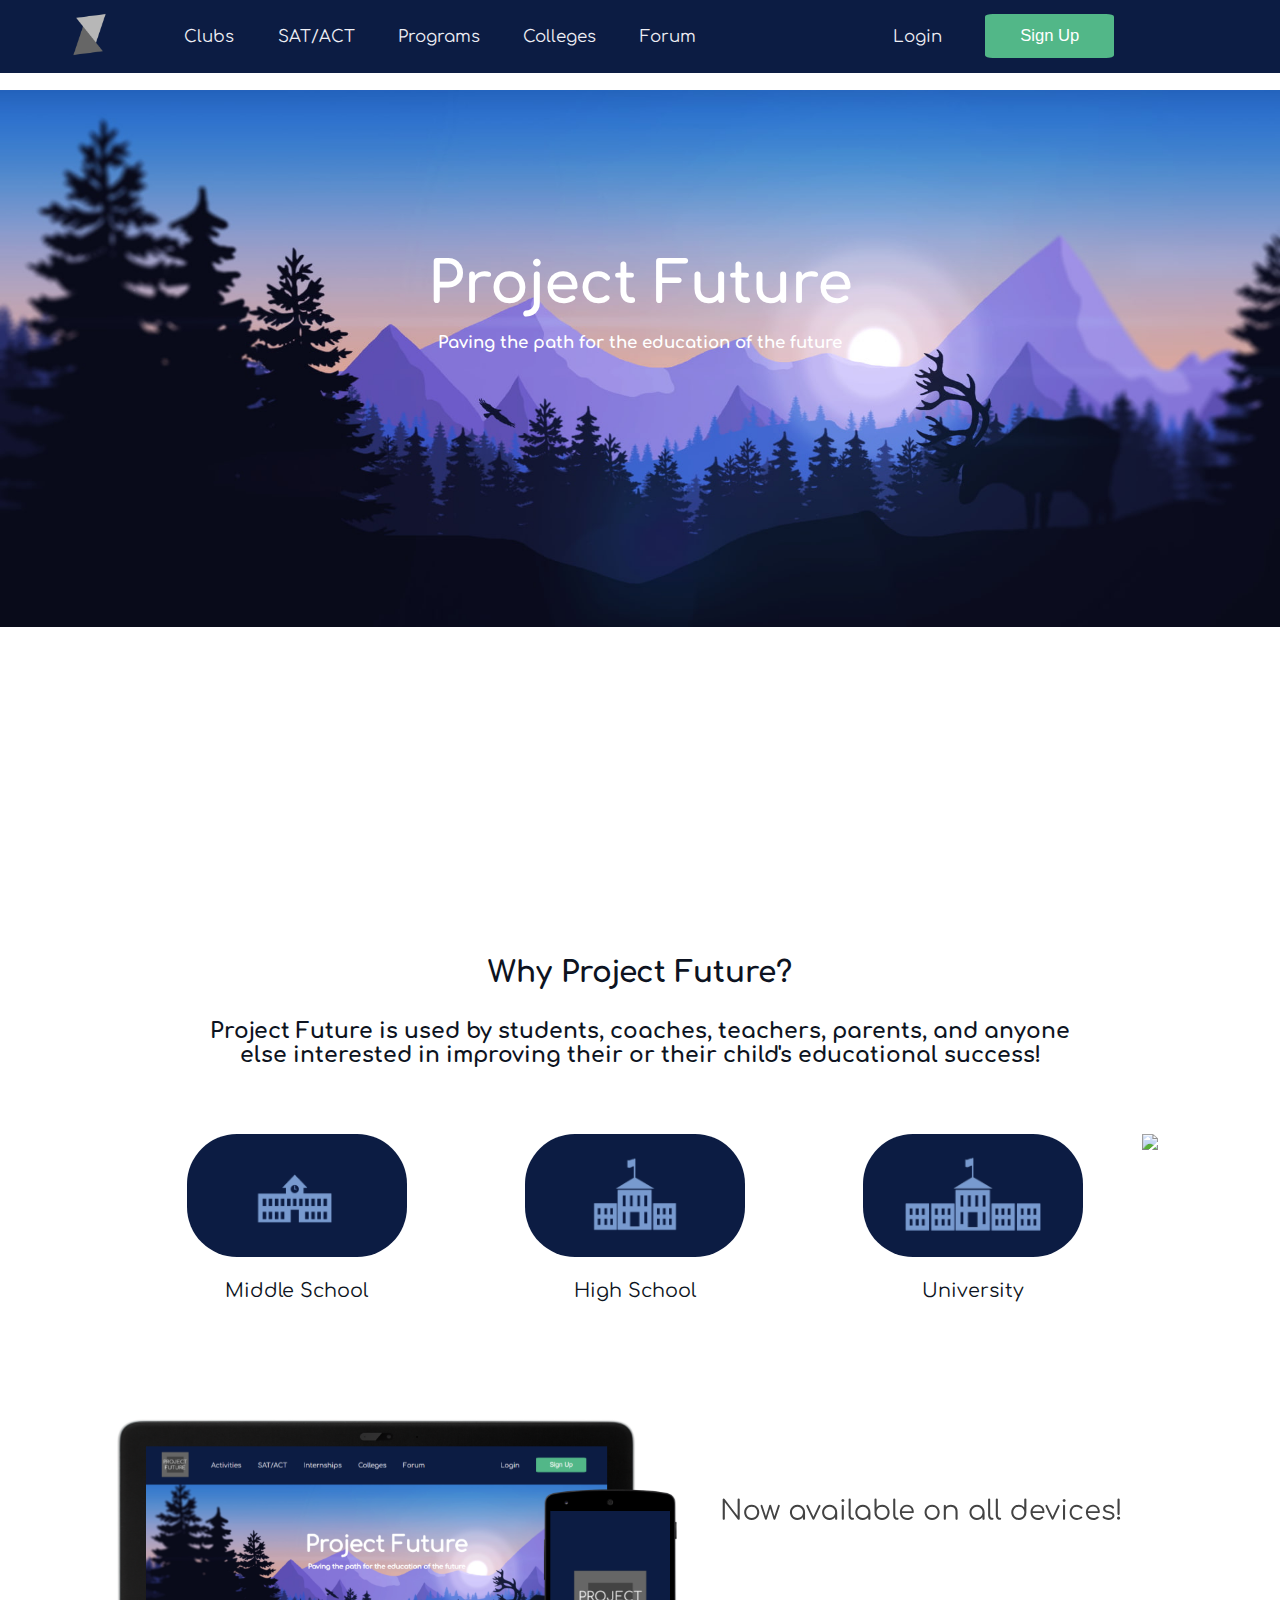
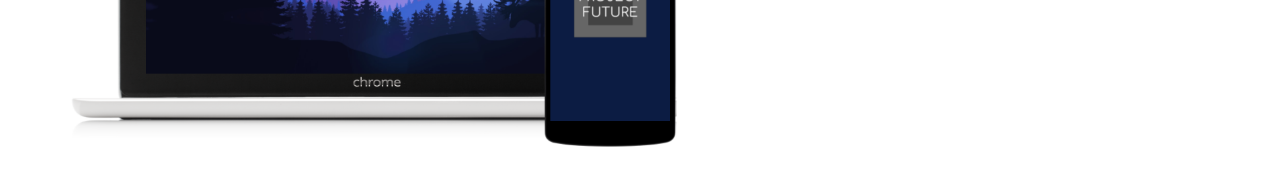
==== commit 92c3fac7: "Pictures File Path Update" ====
--- a/index.html
+++ b/index.html
@@ -14,7 +14,7 @@
 	<body>
 
 		<div id=navbar>	
-			<a href="index.html"><span class=title><img id=logo src="logo1.png"></span></a>
+			<a href="index.html"><span class=title><img id=logo src="Pictures/logo9.png"></span></a>
 			<a href="clubs.html"><span class=title>Clubs</span></a>
 			<span class=title>SAT/ACT</span>
 			<a href="programs.html"><span class=title>Programs</span></a>
@@ -27,7 +27,7 @@
 
 		<div id=mainDiv1>
 			<div class="container">
-				<img class=mainimage src="mountain.png">
+				<img class=mainimage src="Pictures/mountain.png">
                 <div class="activeheader"><strong>Project Future</strong></div>
                 <div class="activetext"><strong>Paving the path for the education of the future</strong></div>
             </div>
@@ -41,17 +41,17 @@
 
 		<div id=iconsDiv>
 			<div class=icons>
-				<img class=iconimages src="middleschoolmodern.png">
+				<img class=iconimages src="Pictures/middleschoolmodern.png">
 				<p class=icontext >Middle School</p>
 			</div>
 
 			<div class=icons>
-				<img class=iconimages src="highschoolmodern.png">
+				<img class=iconimages src="Pictures/highschoolmodern.png">
 				<p class=icontext >High School</p>
 			</div>
 
 			<div class=icons>
-				<img class=iconimages src="universitymodern.png">
+				<img class=iconimages src="Pictures/universitymodern.png">
 				<p class=icontext >University</p>
 			</div>
 		</div>
@@ -77,4 +77,4 @@
 
 	</body>
 
-</html>+</html>
--- a/Styles1.css
+++ b/Styles1.css
@@ -0,0 +1,208 @@
+html, body {
+  margin: 0;
+  height:100%;
+  padding: 0;
+  background-color: #ffffff;
+}
+
+#navbar{
+  background-color: #0C1C43;
+  padding: 1%;
+  margin: 0%;
+  position: fixed;
+  top: 0;
+  width: 100%;
+  z-index: 1;
+}
+
+#logo{
+  width: 6%;
+  margin-right: 1%;
+  margin-left: 3%;
+}
+
+.title{
+  color: #EEEEF4;
+  margin-right: 3%;
+  font-size: 1.3vw;
+  vertical-align: middle;
+  height: 0.5vh;
+}
+
+.title1{
+  color: #EEEEF4;
+  margin-right: 15%;
+  font-size: 1.3vw;
+  vertical-align: middle;
+  height: 0.5vh;
+}
+
+#login{
+  color: #EEEEF4;
+  margin-right: 3%;
+  font-size: 1.3vw;
+  vertical-align: middle;
+  height: 0.5vh;
+}
+
+#signup{
+  background-color: #52B788;
+  border: solid;
+  border-color: #52B788;
+  color: white;
+  padding: 1vh 2.5vw;
+  text-align: center;
+  text-decoration: none;
+  display: inline-block;
+  font-size: 1.3vw;
+  border-radius: 6%;
+  margin-right: 3%;
+}
+
+#signup:hover{
+  background-color: #52B788;
+  border: solid;
+  border-color: white;
+  color: white;
+  padding: 1.5vh 2.5vw;
+  text-align: center;
+  text-decoration: none;
+  display: inline-block;
+  font-size: 1.3vw;
+  border-radius: 6%;
+  margin-right: 3%;
+}
+
+
+
+#mainDiv1{
+  color: white;
+  float: right;
+  width: 100%;
+  height: 65vh;
+  padding: 0vw;
+  padding-top: 0vh;
+  padding-bottom: 1vh;
+  margin-top: 10vh;
+}
+
+
+.mainimage{
+  color: white;
+  width: 100%;
+}
+
+.container {
+  position: relative;
+  text-align: center;
+  color: white;
+  margin-bottom: 0vh;
+}
+
+.activeheader {
+  position: absolute;
+  text-align: center;
+  top: 30%;
+  left: 10%;
+  right: 10%;
+  color: white;
+  font-size: 4.5vw;
+}
+
+.activetext {
+  position: absolute;
+  text-align: center;
+  top: 45%;
+  left: 10%;
+  right: 10%;
+  color: white;
+  font-size: 1.3vw;
+}
+
+
+
+
+
+
+#iconDiv{
+  padding-top: 103vh;
+  padding-left: 3vw;
+  padding-right: 3vw;
+  padding-bottom: 5vh;
+}
+
+#icontitle{
+  font-size: 2.3vw;
+  color: #0D1321;
+  text-align: center;
+  margin-left: 16%;
+  margin-right: 16%;
+}
+
+#icondescription{
+  font-size: 1.7vw;
+  color: #0D1321;
+  text-align: center;
+  margin-left: 13%;
+  margin-right: 13%;
+}
+
+
+
+
+#iconsDiv{
+  padding-left: 10vw;
+  padding-right: 10vw;
+
+}
+
+.icons{
+  float: left;
+  width: 33%;
+  text-align: center;
+
+}
+
+.iconimages{
+  width: 65%;  
+  height: auto;
+  border-radius: 50px;
+}
+
+.icontext{
+  font-size: 1.5vw;
+  color: #0D1321;
+  padding-bottom: 5vh;
+}
+
+
+
+.platformDiv{
+  padding-top: 1vw;
+  padding-left: 3vw;
+  padding-right: 3vw;
+  padding-bottom: 5vh;
+  background-color: #52B788;
+  margin-top: 40vh;
+}
+
+#platformtitle{
+  font-size: 2.3vw;
+  color: #EEEEF4;
+  text-align: center;
+  margin-left: 16%;
+  margin-right: 16%;
+}
+
+#platformdescription{
+  font-size: 1.3vw;
+  color: #EEEEF4;
+  text-align: center;
+  margin-left: 16%;
+  margin-right: 16%;
+}
+
+
+a{
+  text-decoration: none;
+}
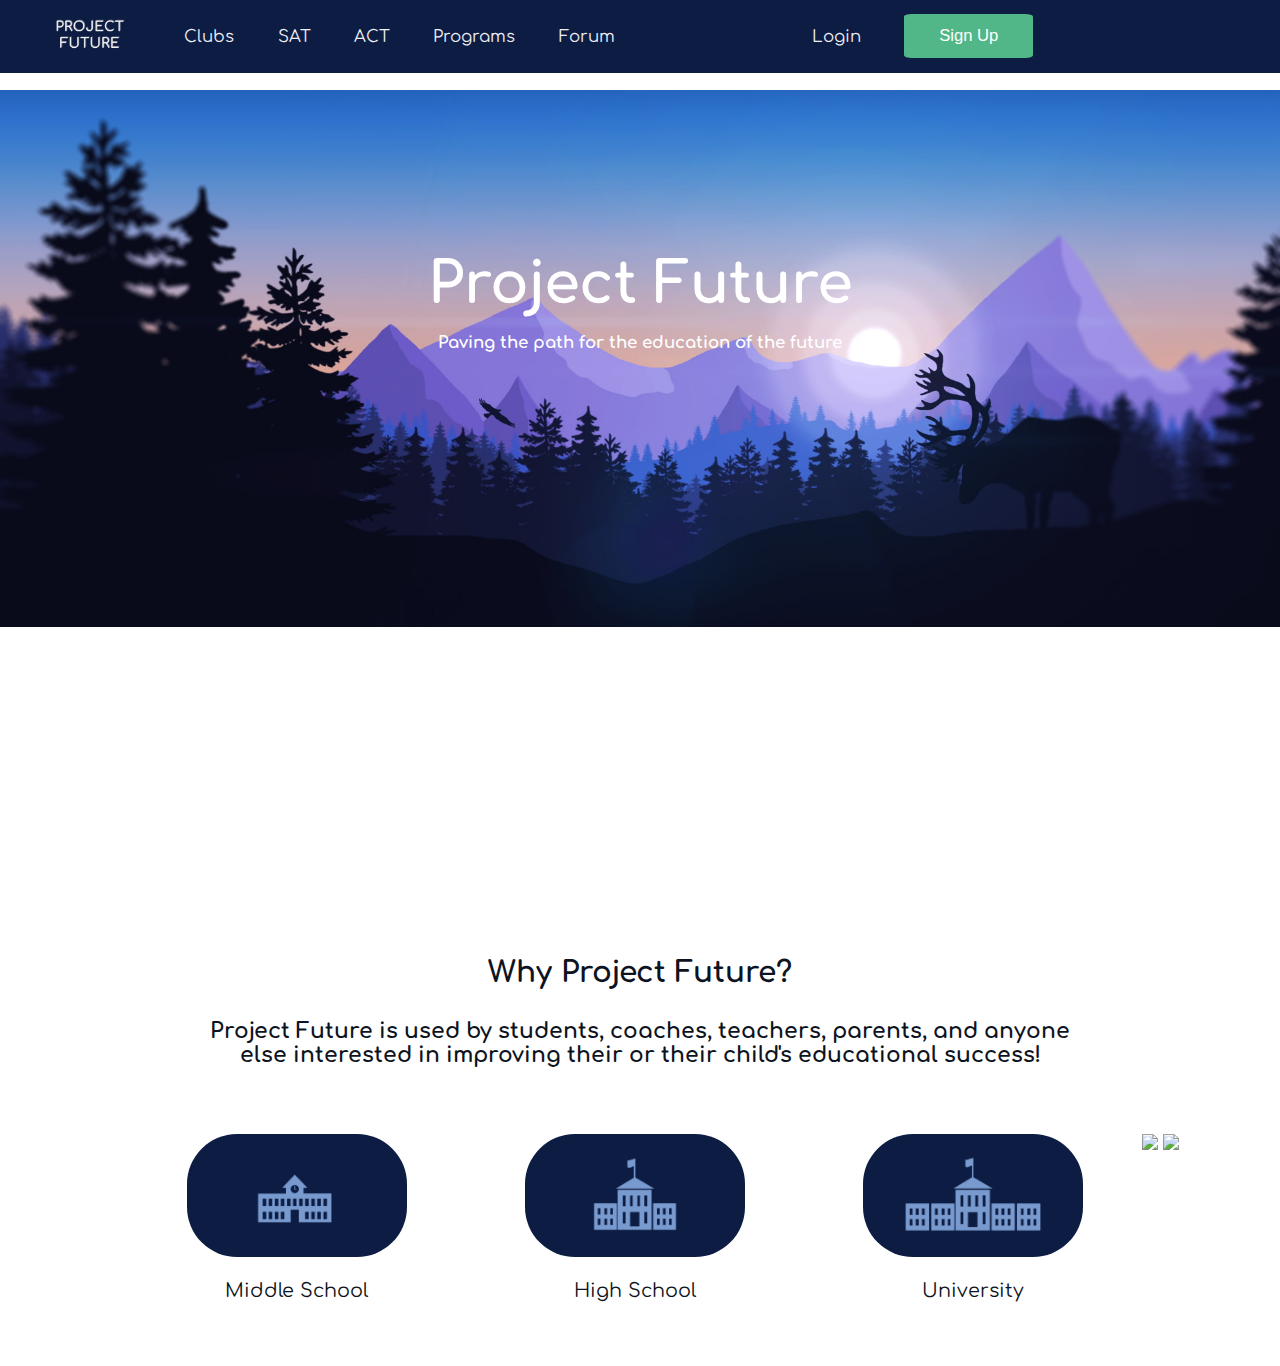
==== commit e41bd4fb: "Logo and SVG Devices" ====
--- a/index.html
+++ b/index.html
@@ -14,15 +14,14 @@
 	<body>
 
 		<div id=navbar>	
-			<a href="index.html"><span class=title><img id=logo src="Pictures/logo9.png"></span></a>
+			<a href="index.html"><span class=title><img id=logo src="Pictures/PROJECTFUTURE1.png"></span></a>
 			<a href="clubs.html"><span class=title>Clubs</span></a>
-			<span class=title>SAT/ACT</span>
+			<a href="sat.html"><span class=title>SAT</span></a>
+			<a href="act.html"><span class=title>ACT</span></a>
 			<a href="programs.html"><span class=title>Programs</span></a>
-			<span class=title>Colleges</span>
 			<span class=title1>Forum</span>
 			<span id=login>Login</span>
 			<button id="signup">Sign Up</button>
-
 		</div>
 
 		<div id=mainDiv1>
@@ -64,7 +63,7 @@
 		-->
 
 		<img src="connect.svg">
-		<img src="devices.svg">
+		<img src="devices9.svg">
 
 			
 
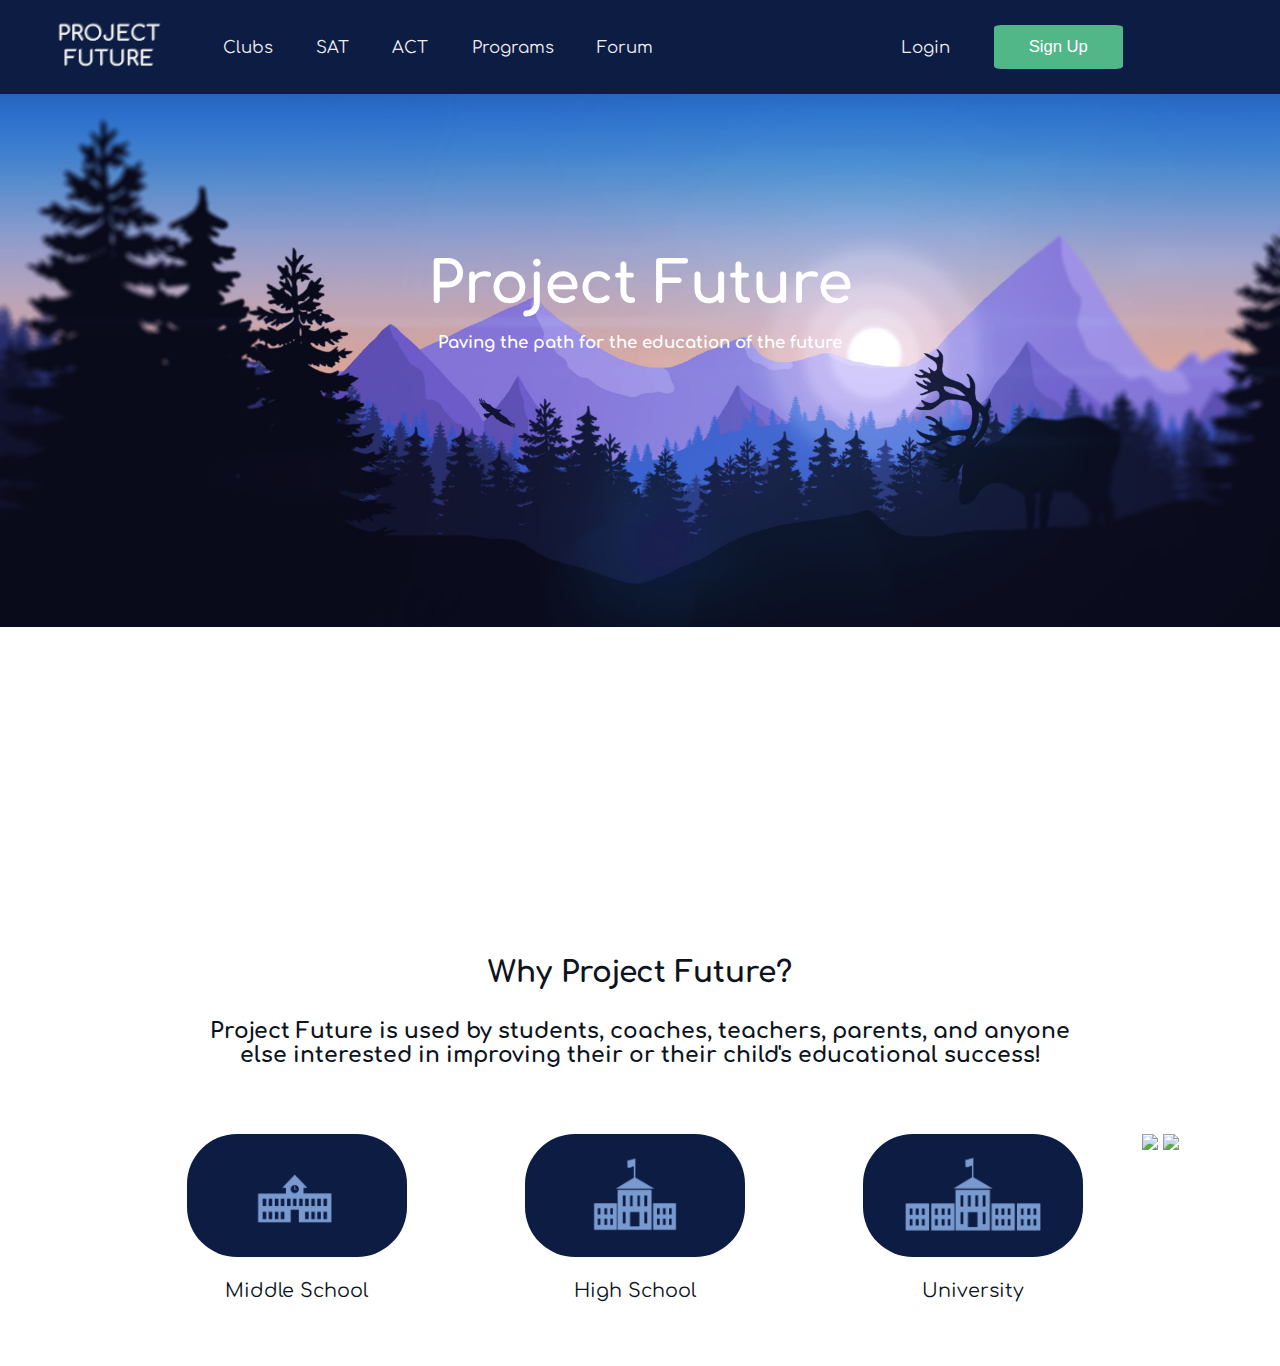
==== commit 15af4a8a: "Index file Responsive Design" ====
--- a/index.html
+++ b/index.html
@@ -4,6 +4,7 @@
       <title></title>
       <link rel="stylesheet" href="Styles1.css">
       <link rel="stylesheet" href="https://fonts.googleapis.com/css?family=Comfortaa">
+      <meta name="viewport" content="width=device-width, initial-scale=1.0">
 	</head>
 
 	<style>
--- a/Styles1.css
+++ b/Styles1.css
@@ -3,6 +3,11 @@
   height:100%;
   padding: 0;
   background-color: #ffffff;
+}
+
+@viewport{
+  width: device-width;
+  zoom: 1.0;
 }
 
 #navbar{
@@ -16,7 +21,7 @@
 }
 
 #logo{
-  width: 6%;
+  width: 9%;
   margin-right: 1%;
   margin-left: 3%;
 }
@@ -31,7 +36,7 @@
 
 .title1{
   color: #EEEEF4;
-  margin-right: 15%;
+  margin-right: 19%;
   font-size: 1.3vw;
   vertical-align: middle;
   height: 0.5vh;
@@ -206,3 +211,226 @@
 a{
   text-decoration: none;
 }
+
+
+
+
+
+
+
+
+
+
+@media screen and (max-width: 600px){
+  {
+    width: 100%;
+  }
+  html, body {
+  margin: 0;
+  height:100%;
+  padding: 0;
+  background-color: #ffffff;
+  }
+
+  #navbar{
+    background-color: #0C1C43;
+    padding: 2%;
+    margin: 0%;
+    position: fixed;
+    top: 0;
+    width: 100%;
+    z-index: 1;
+  }
+
+  #logo{
+    width: 13%;
+    margin-right: 2%;
+    margin-left: 3%;
+  }
+
+  .title{
+    color: #EEEEF4;
+    margin-right: 1%;
+    font-size: 2vw;
+    vertical-align: middle;
+    height: 0.5vh;
+  }
+
+  .title1{
+    color: #EEEEF4;
+    margin-right: 9%;
+    font-size: 2vw;
+    vertical-align: middle;
+    height: 0.5vh;
+  }
+
+  #login{
+    color: #EEEEF4;
+    margin-right: 1%;
+    font-size: 2vw;
+    vertical-align: middle;
+    height: 0.5vh;
+  }
+
+  #signup{
+    background-color: #52B788;
+    border: solid;
+    border-color: #52B788;
+    color: white;
+    padding: 0.5vh 3vw;
+    text-align: center;
+    text-decoration: none;
+    display: inline-block;
+    font-size: 2vw;
+    border-radius: 6%;
+    margin-right: 3%;
+  }
+
+  #signup:hover{
+    background-color: #52B788;
+    border: solid;
+    border-color: white;
+    color: white;
+    padding: 0.5vh 3vw;
+    text-align: center;
+    text-decoration: none;
+    display: inline-block;
+    font-size: 2vw;
+    border-radius: 6%;
+    margin-right: 3%;
+  }
+
+
+
+  #mainDiv1{
+    color: white;
+    float: right;
+    width: 100%;
+    height: 28vh;
+    padding: 0vw;
+    padding-top: 0vh;
+    padding-bottom: 0vh;
+    margin-top: 3.5vh;
+  }
+
+
+  .mainimage{
+    color: white;
+    width: 100%;
+  }
+
+  .container {
+    position: relative;
+    text-align: center;
+    color: white;
+    margin-bottom: 0vh;
+  }
+
+  .activeheader {
+    position: absolute;
+    text-align: center;
+    top: 30%;
+    left: 10%;
+    right: 10%;
+    color: white;
+    font-size: 5vw;
+  }
+
+  .activetext {
+    position: absolute;
+    text-align: center;
+    top: 45%;
+    left: 10%;
+    right: 10%;
+    color: white;
+    font-size: 2vw;
+  }
+
+
+
+
+
+
+  #iconDiv{
+    padding-top: 0vh;
+    padding-left: 3vw;
+    padding-right: 3vw;
+    padding-bottom: 3vh;
+  }
+
+  #icontitle{
+    font-size: 3vw;
+    color: #0D1321;
+    text-align: center;
+    margin-left: 16%;
+    margin-right: 16%;
+  }
+
+  #icondescription{
+    font-size: 2vw;
+    color: #0D1321;
+    text-align: center;
+    margin-left: 13%;
+    margin-right: 13%;
+  }
+
+
+
+
+  #iconsDiv{
+    padding-left: 10vw;
+    padding-right: 10vw;
+
+  }
+
+  .icons{
+    float: left;
+    width: 33%;
+    text-align: center;
+
+  }
+
+  .iconimages{
+    width: 65%;  
+    height: auto;
+    border-radius: 50px;
+  }
+
+  .icontext{
+    font-size: 2vw;
+    color: #0D1321;
+    padding-bottom: 3vh;
+  }
+
+
+
+  .platformDiv{
+    padding-top: 1vw;
+    padding-left: 3vw;
+    padding-right: 3vw;
+    padding-bottom: 5vh;
+    background-color: #52B788;
+    margin-top: 40vh;
+  }
+
+  #platformtitle{
+    font-size: 2.3vw;
+    color: #EEEEF4;
+    text-align: center;
+    margin-left: 16%;
+    margin-right: 16%;
+  }
+
+  #platformdescription{
+    font-size: 1.3vw;
+    color: #EEEEF4;
+    text-align: center;
+    margin-left: 16%;
+    margin-right: 16%;
+  }
+
+
+  a{
+    text-decoration: none;
+  }
+}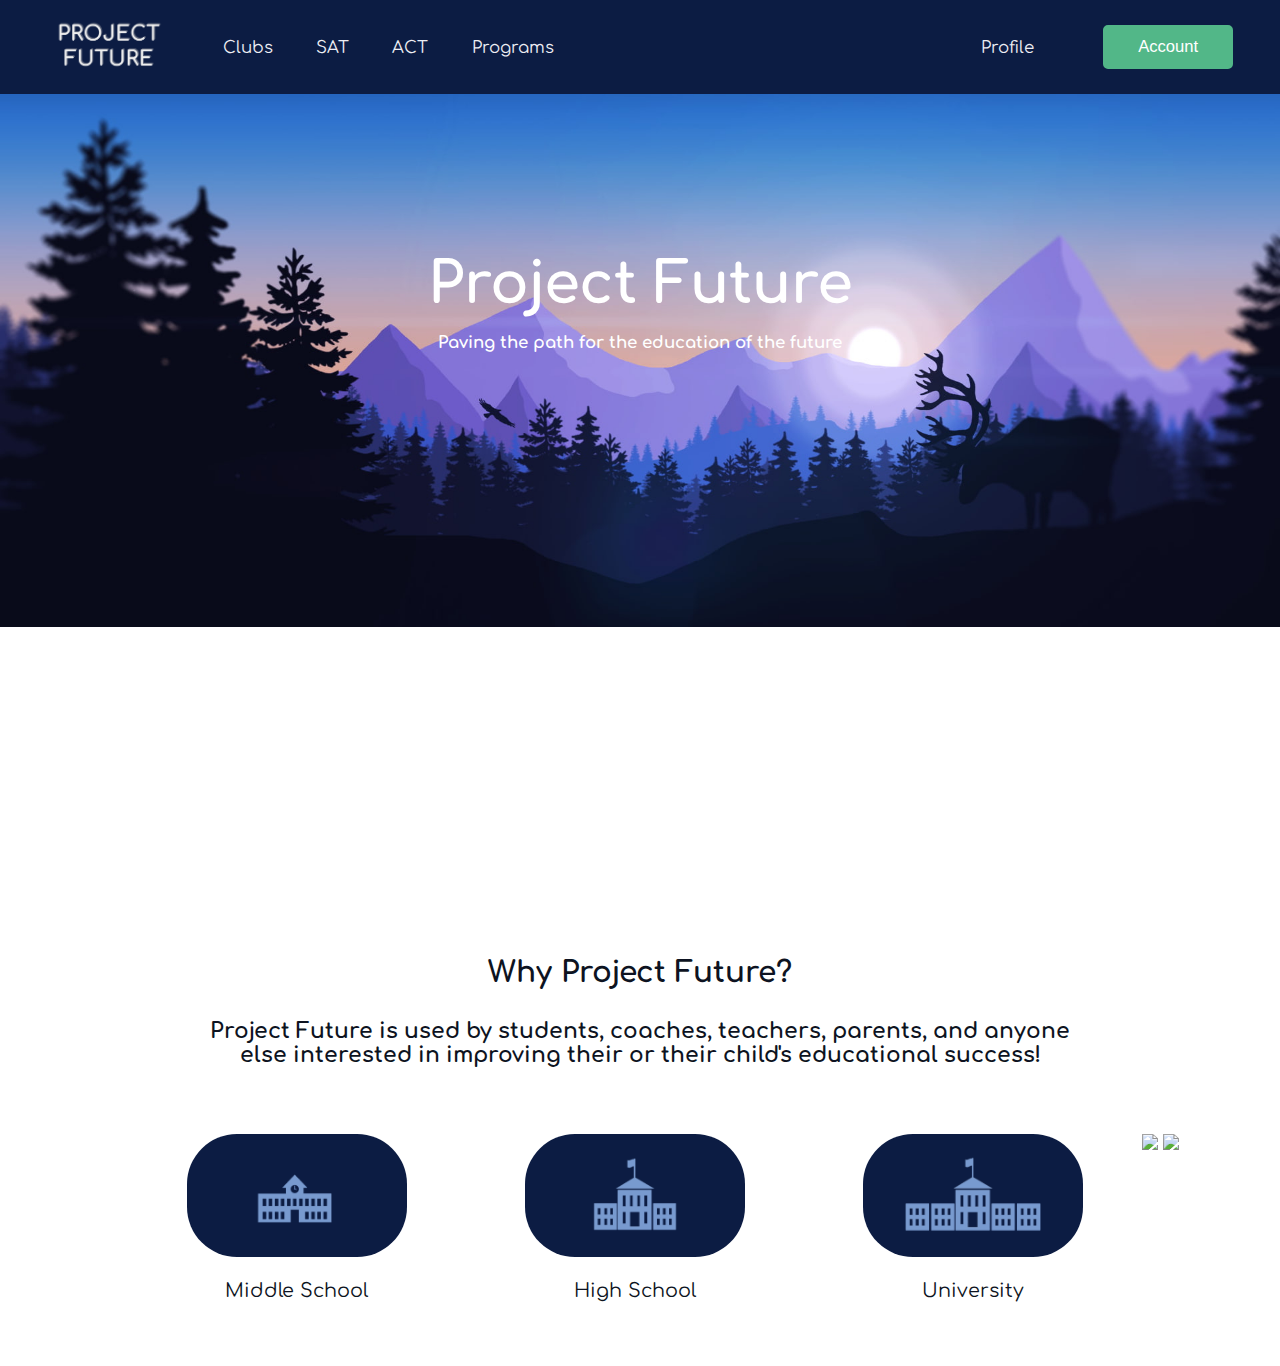
==== commit 5c66f062: "September" ====
--- a/index.html
+++ b/index.html
@@ -20,9 +20,8 @@
 			<a href="sat.html"><span class=title>SAT</span></a>
 			<a href="act.html"><span class=title>ACT</span></a>
 			<a href="programs.html"><span class=title>Programs</span></a>
-			<span class=title1>Forum</span>
-			<span id=login>Login</span>
-			<button id="signup">Sign Up</button>
+			<a href="profile.html"><span class=title1>Profile</span></a>
+			<a href="login.html"><button id="login">Account</button></a>
 		</div>
 
 		<div id=mainDiv1>
--- a/Styles1.css
+++ b/Styles1.css
@@ -36,21 +36,14 @@
 
 .title1{
   color: #EEEEF4;
-  margin-right: 19%;
+  margin-left: 30%;
+  margin-right: 5%;
   font-size: 1.3vw;
   vertical-align: middle;
   height: 0.5vh;
 }
 
 #login{
-  color: #EEEEF4;
-  margin-right: 3%;
-  font-size: 1.3vw;
-  vertical-align: middle;
-  height: 0.5vh;
-}
-
-#signup{
   background-color: #52B788;
   border: solid;
   border-color: #52B788;
@@ -60,11 +53,11 @@
   text-decoration: none;
   display: inline-block;
   font-size: 1.3vw;
-  border-radius: 6%;
+  border-radius: 5px;
   margin-right: 3%;
 }
 
-#signup:hover{
+#login:hover{
   background-color: #52B788;
   border: solid;
   border-color: white;
@@ -258,7 +251,7 @@
 
   .title1{
     color: #EEEEF4;
-    margin-right: 9%;
+    margin-right: 6%;
     font-size: 2vw;
     vertical-align: middle;
     height: 0.5vh;
@@ -279,6 +272,7 @@
     color: white;
     padding: 0.5vh 3vw;
     text-align: center;
+    vertical-align: middle;
     text-decoration: none;
     display: inline-block;
     font-size: 2vw;
@@ -292,6 +286,7 @@
     border-color: white;
     color: white;
     padding: 0.5vh 3vw;
+    vertical-align: middle;
     text-align: center;
     text-decoration: none;
     display: inline-block;
@@ -370,8 +365,8 @@
     font-size: 2vw;
     color: #0D1321;
     text-align: center;
-    margin-left: 13%;
-    margin-right: 13%;
+    margin-left: 10%;
+    margin-right: 10%;
   }
 
 
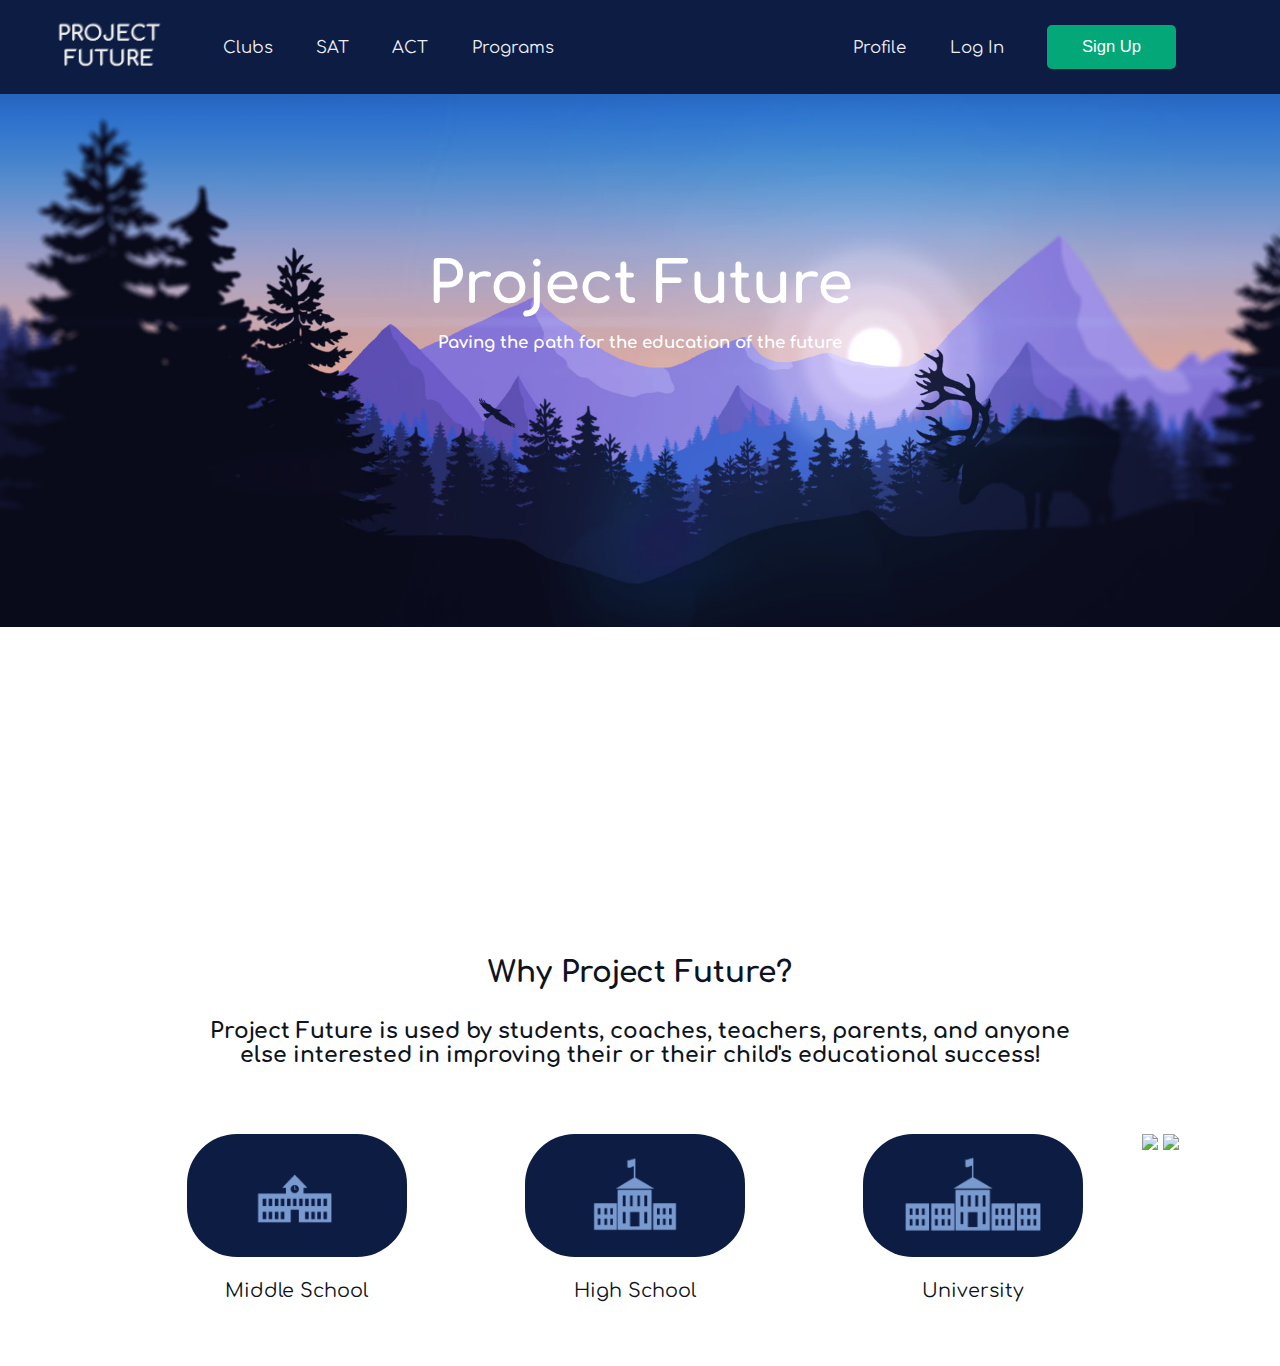
==== commit cc29c368: "amazing" ====
--- a/index.html
+++ b/index.html
@@ -21,7 +21,8 @@
 			<a href="act.html"><span class=title>ACT</span></a>
 			<a href="programs.html"><span class=title>Programs</span></a>
 			<a href="profile.html"><span class=title1>Profile</span></a>
-			<a href="login.html"><button id="login">Account</button></a>
+			<a href="login.html"><span class=title>Log In</span></a>
+			<a href="signup.html"><button id="login">Sign Up</button></a>
 		</div>
 
 		<div id=mainDiv1>
--- a/Styles1.css
+++ b/Styles1.css
@@ -36,17 +36,17 @@
 
 .title1{
   color: #EEEEF4;
-  margin-left: 30%;
-  margin-right: 5%;
+  margin-left: 20%;
+  margin-right: 3%;
   font-size: 1.3vw;
   vertical-align: middle;
   height: 0.5vh;
 }
 
 #login{
-  background-color: #52B788;
+  background-color: #04A777;
   border: solid;
-  border-color: #52B788;
+  border-color: #04A777;
   color: white;
   padding: 1vh 2.5vw;
   text-align: center;
@@ -55,10 +55,11 @@
   font-size: 1.3vw;
   border-radius: 5px;
   margin-right: 3%;
+  cursor: pointer;
 }
 
 #login:hover{
-  background-color: #52B788;
+  background-color: #04A777;
   border: solid;
   border-color: white;
   color: white;
@@ -69,6 +70,7 @@
   font-size: 1.3vw;
   border-radius: 6%;
   margin-right: 3%;
+  cursor: pointer;
 }
 
 
